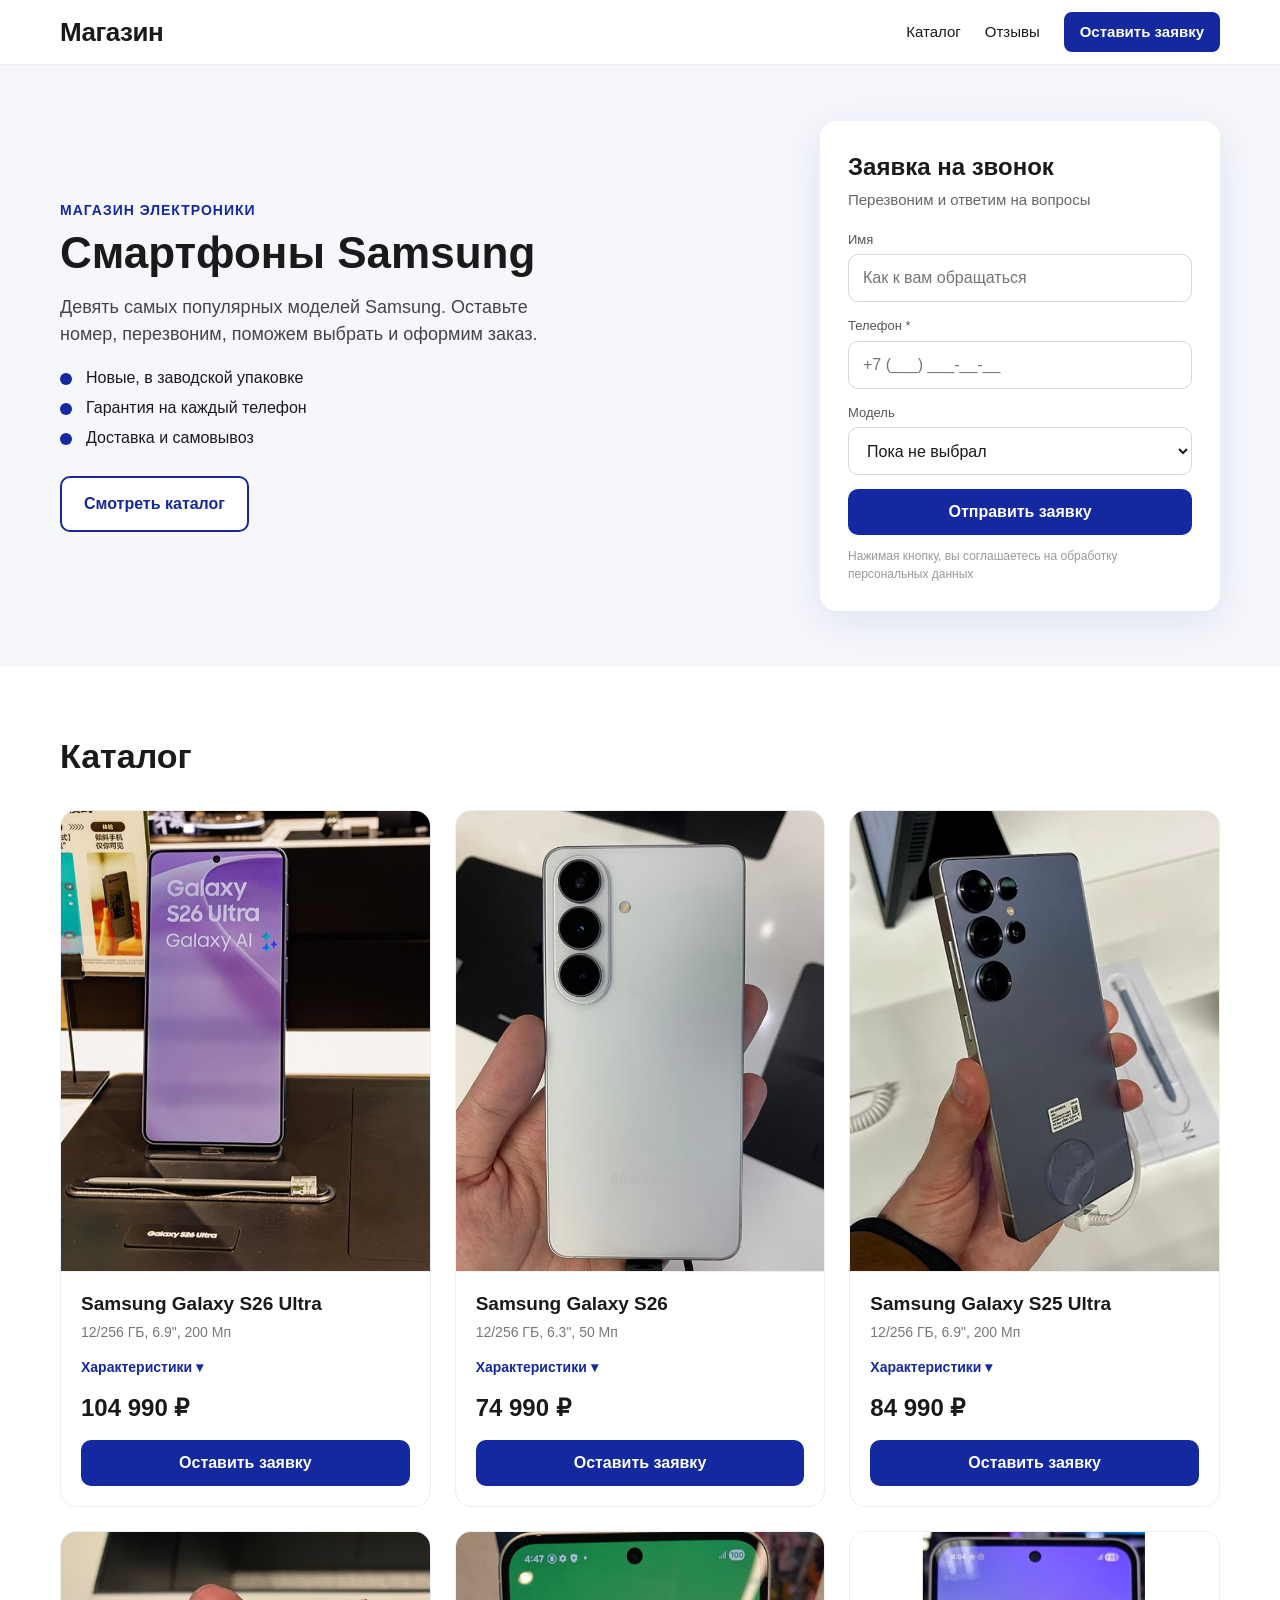
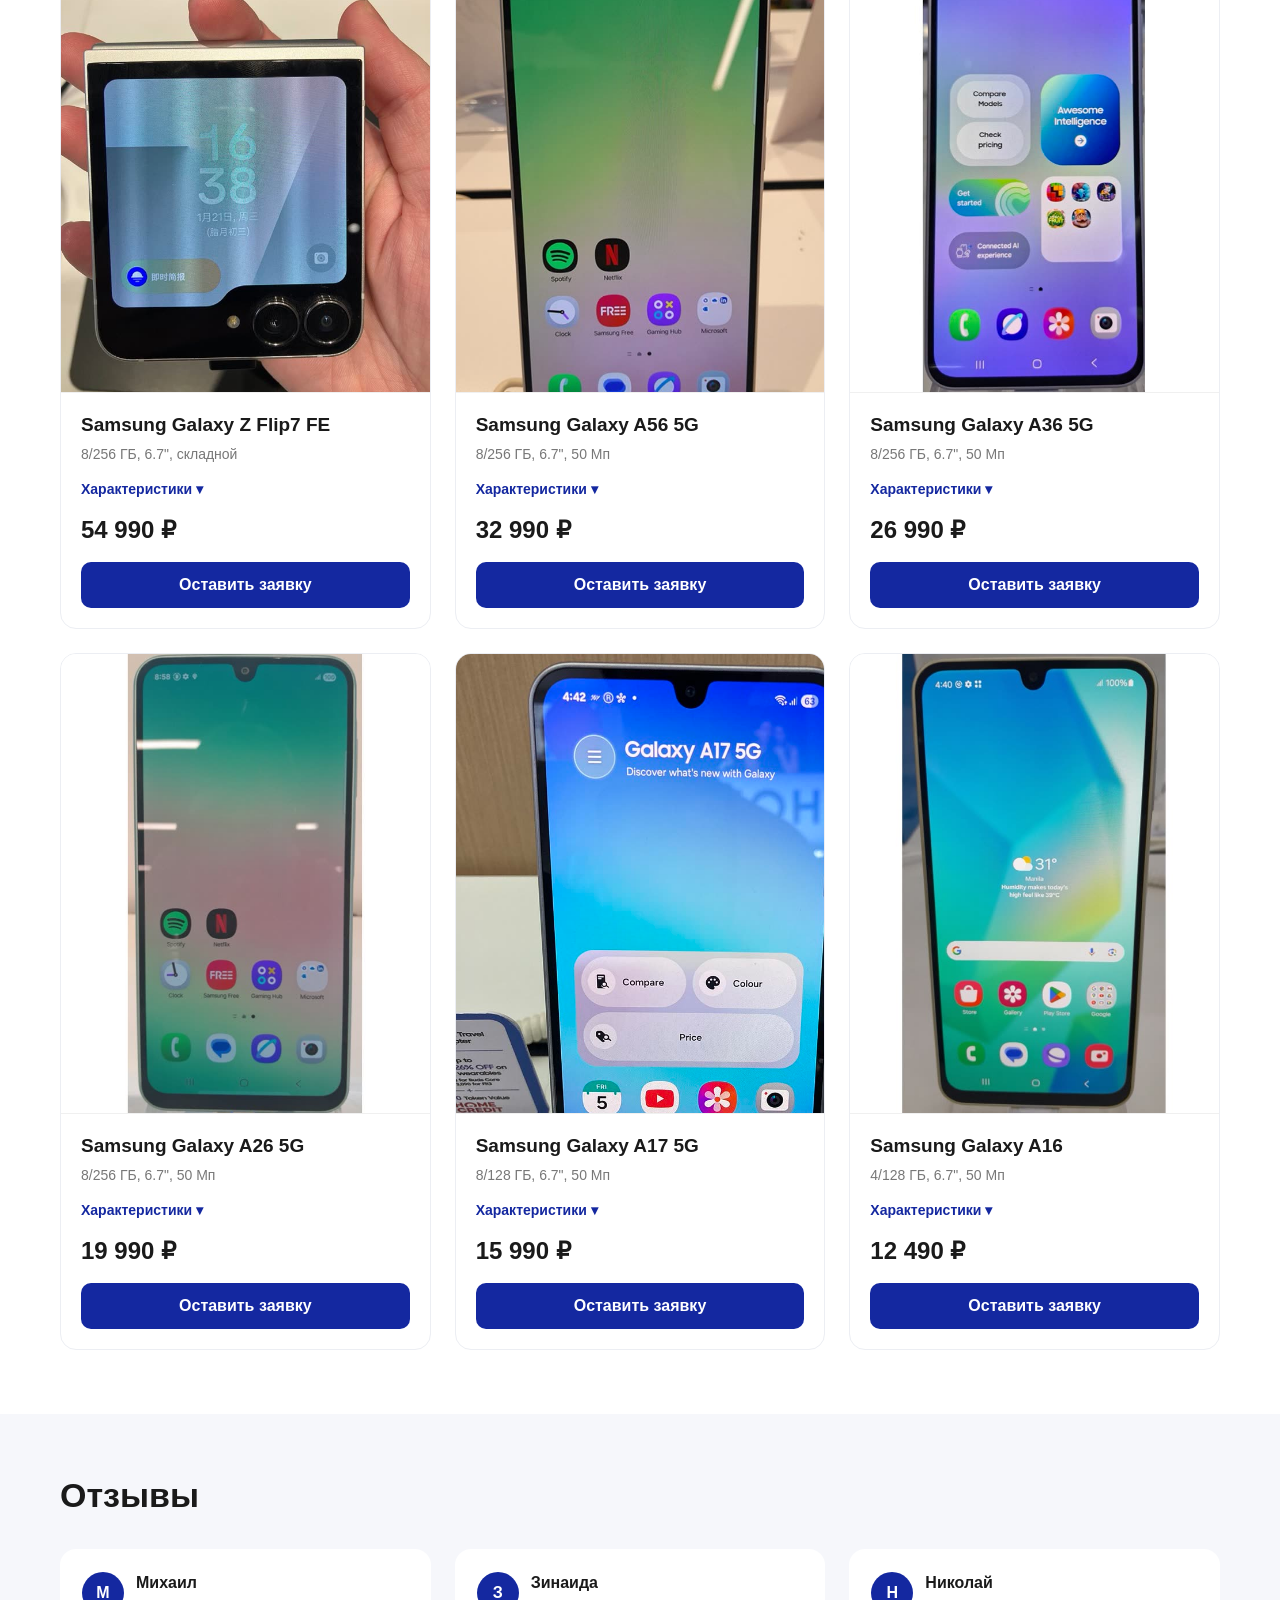
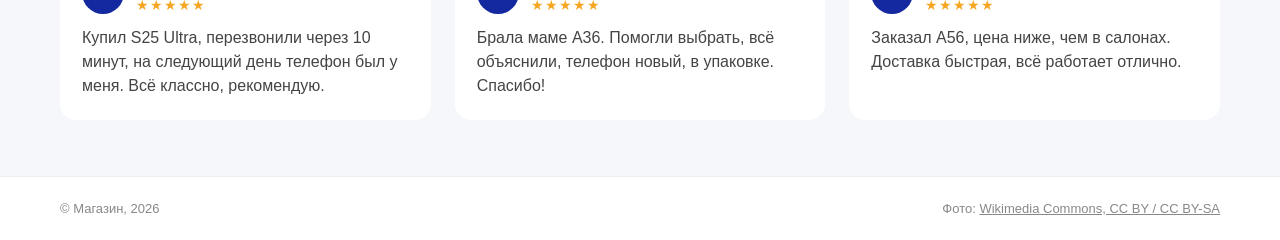
==== index.html @ a2bfaeb6 "Лендинг: каталог Samsung" ====
<!DOCTYPE html>
<html lang="ru">
<head>
<meta charset="utf-8">
<meta name="viewport" content="width=device-width, initial-scale=1">
<title>Магазин — смартфоны Samsung</title>
<meta name="description" content="Магазин электроники: популярные смартфоны Samsung. Оставьте заявку, перезвоним и подберём модель.">
<link rel="stylesheet" href="style.css">
</head>
<body>
<header class="top">
  <div class="wrap top__in">
    <a class="logo" href="#">Магазин</a>
    <nav class="nav">
      <a href="#catalog">Каталог</a>
      <a href="#reviews">Отзывы</a>
      <a href="#order" class="nav__btn">Оставить заявку</a>
    </nav>
  </div>
</header>

<section class="hero">
  <div class="wrap hero__in">
    <div class="hero__text">
      <p class="hero__kicker">Магазин электроники</p>
      <h1>Смартфоны Samsung</h1>
      <p class="hero__lead">Девять самых популярных моделей Samsung. Оставьте номер, перезвоним, поможем выбрать и оформим заказ.</p>
      <ul class="hero__list">
        <li>Новые, в заводской упаковке</li>
        <li>Гарантия на каждый телефон</li>
        <li>Доставка и самовывоз</li>
      </ul>
      <a href="#catalog" class="btn btn--ghost">Смотреть каталог</a>
    </div>
    <form class="lead" id="order" novalidate>
      <h2 class="lead__title">Заявка на звонок</h2>
      <p class="lead__sub">Перезвоним и ответим на вопросы</p>
      <label class="field">
        <span>Имя</span>
        <input type="text" name="name" autocomplete="name" placeholder="Как к вам обращаться">
      </label>
      <label class="field">
        <span>Телефон *</span>
        <input type="tel" name="phone" autocomplete="tel" inputmode="tel" placeholder="+7 (___) ___-__-__" required>
      </label>
      <label class="field">
        <span>Модель</span>
        <select name="model" id="model">
          <option value="">Пока не выбрал</option>
        </select>
      </label>
      <button type="submit" class="btn btn--main">Отправить заявку</button>
      <p class="lead__ok" hidden>Спасибо! Заявка принята, скоро перезвоним.</p>
      <p class="lead__err" hidden>Укажите номер телефона полностью.</p>
      <p class="lead__note">Нажимая кнопку, вы соглашаетесь на обработку персональных данных</p>
    </form>
  </div>
</section>

<section class="catalog" id="catalog">
  <div class="wrap">
    <h2 class="section-title">Каталог</h2>
    <div class="grid" id="grid"></div>
  </div>
</section>

<section class="reviews" id="reviews">
  <div class="wrap">
    <h2 class="section-title">Отзывы</h2>
    <div class="rev">
      <div class="rev__item"><div class="rev__head"><div class="rev__ava">М</div><div><div class="rev__name">Михаил</div><div class="rev__stars">★★★★★</div></div></div><p class="rev__text">Купил S25 Ultra, перезвонили через 10 минут, на следующий день телефон был у меня. Всё классно, рекомендую.</p></div>
      <div class="rev__item"><div class="rev__head"><div class="rev__ava">З</div><div><div class="rev__name">Зинаида</div><div class="rev__stars">★★★★★</div></div></div><p class="rev__text">Брала маме A36. Помогли выбрать, всё объяснили, телефон новый, в упаковке. Спасибо!</p></div>
      <div class="rev__item"><div class="rev__head"><div class="rev__ava">Н</div><div><div class="rev__name">Николай</div><div class="rev__stars">★★★★★</div></div></div><p class="rev__text">Заказал A56, цена ниже, чем в салонах. Доставка быстрая, всё работает отлично.</p></div>
    </div>
  </div>
</section>

<footer class="foot">
  <div class="wrap foot__in">
    <span>© Магазин, 2026</span>
    <span class="foot__photo">Фото: <a href="credits.html">Wikimedia Commons, CC BY / CC BY-SA</a></span>
  </div>
</footer>

<script src="app.js"></script>
</body>
</html>
---- style.css ----
*{box-sizing:border-box;margin:0;padding:0}
html{scroll-behavior:smooth}
body{font-family:-apple-system,BlinkMacSystemFont,"Segoe UI",Roboto,Arial,sans-serif;color:#1a1a1a;background:#fff;line-height:1.5;-webkit-text-size-adjust:100%}
img{max-width:100%;display:block}
a{color:inherit}
.wrap{max-width:1200px;margin:0 auto;padding:0 20px}

.top{position:sticky;top:0;z-index:10;background:#fff;border-bottom:1px solid #eee}
.top__in{display:flex;align-items:center;justify-content:space-between;height:64px}
.logo{font-size:26px;font-weight:800;text-decoration:none;letter-spacing:-.5px}
.nav{display:flex;gap:24px;align-items:center}
.nav a{text-decoration:none;font-size:15px}
.nav__btn{background:#1428a0;color:#fff!important;padding:9px 16px;border-radius:8px;font-weight:600}

.hero{background:#f6f7fb;padding:56px 0}
.hero__in{display:grid;grid-template-columns:1fr 400px;gap:48px;align-items:center}
.hero__kicker{color:#1428a0;font-weight:600;font-size:14px;text-transform:uppercase;letter-spacing:1px;margin-bottom:8px}
.hero h1{font-size:44px;line-height:1.1;margin-bottom:16px}
.hero__lead{font-size:18px;color:#444;max-width:520px;margin-bottom:18px}
.hero__list{list-style:none;margin-bottom:26px}
.hero__list li{padding-left:26px;position:relative;margin-bottom:6px}
.hero__list li:before{content:"";position:absolute;left:0;top:7px;width:12px;height:12px;border-radius:50%;background:#1428a0}

.btn{display:inline-block;border:0;border-radius:10px;font-size:16px;font-weight:600;cursor:pointer;text-decoration:none;text-align:center;padding:14px 22px;font-family:inherit}
.btn--main{background:#1428a0;color:#fff;width:100%}
.btn--main:hover{background:#0f1f80}
.btn--ghost{border:2px solid #1428a0;color:#1428a0;background:#fff}

.lead{background:#fff;border-radius:16px;padding:28px;box-shadow:0 10px 40px rgba(20,40,160,.10)}
.lead__title{font-size:24px;margin-bottom:4px}
.lead__sub{color:#666;margin-bottom:18px;font-size:15px}
.field{display:block;margin-bottom:14px}
.field span{display:block;font-size:13px;color:#555;margin-bottom:5px}
.field input,.field select{width:100%;height:48px;border:1px solid #d6d9e3;border-radius:10px;padding:0 14px;font-size:16px;font-family:inherit;background:#fff;color:#1a1a1a}
.field input:focus,.field select:focus{outline:none;border-color:#1428a0;box-shadow:0 0 0 3px rgba(20,40,160,.12)}
.field input.bad{border-color:#d33}
.lead__ok{margin-top:12px;color:#137a3a;font-weight:600}
.lead__err{margin-top:12px;color:#d33}
.lead__note{margin-top:12px;font-size:12px;color:#999}

.catalog{padding:64px 0}
.section-title{font-size:34px;margin-bottom:28px}
.grid{display:grid;grid-template-columns:repeat(3,1fr);gap:24px}
.card{border:1px solid #eceef3;border-radius:16px;overflow:hidden;display:flex;flex-direction:column;background:#fff;transition:box-shadow .2s}
.card:hover{box-shadow:0 10px 30px rgba(0,0,0,.08)}
.card__img{aspect-ratio:4/5;background:#fff;overflow:hidden;border-bottom:1px solid #f0f0f0}
.card__img img{width:100%;height:100%;object-fit:cover}
.card__body{padding:18px 20px 20px;display:flex;flex-direction:column;flex:1}
.card__name{font-size:19px;margin-bottom:4px}
.card__spec{color:#777;font-size:14px;margin-bottom:14px}
.card__more{align-self:flex-start;background:none;border:0;color:#1428a0;font:inherit;font-size:14px;font-weight:600;cursor:pointer;padding:0;margin-bottom:12px}
.card__more:after{content:" ▾"}
.card__more[aria-expanded=true]:after{content:" ▴"}
.card__specs{list-style:none;font-size:14px;color:#444;margin-bottom:14px;border-top:1px solid #eee}
.card__specs li{padding:6px 0;border-bottom:1px solid #f0f0f0}
.reviews{background:#f6f7fb;padding:56px 0}
.rev{display:grid;grid-template-columns:repeat(3,1fr);gap:24px}
.rev__item{background:#fff;border-radius:16px;padding:22px}
.rev__head{display:flex;align-items:center;gap:12px;margin-bottom:10px}
.rev__ava{width:42px;height:42px;border-radius:50%;background:#1428a0;color:#fff;display:flex;align-items:center;justify-content:center;font-weight:700}
.rev__name{font-weight:700}
.rev__stars{color:#f5a623;font-size:14px;letter-spacing:1px}
.rev__text{color:#444}
.card__price{font-size:24px;font-weight:800;margin-top:auto;margin-bottom:14px}

.foot{border-top:1px solid #eee;padding:22px 0;color:#888;font-size:13px}
.foot__in{display:flex;justify-content:space-between;gap:12px;flex-wrap:wrap}

@media (max-width:1000px){
  .hero__in{grid-template-columns:1fr 360px;gap:28px}
  .hero h1{font-size:36px}
  .grid{grid-template-columns:repeat(2,1fr)}
}
@media (max-width:720px){
  .top__in{height:56px}
  .logo{font-size:22px}
  .nav a:not(.nav__btn){display:none}
  .nav__btn{padding:8px 12px;font-size:14px}
  .hero{padding:28px 0}
  .hero__in{grid-template-columns:1fr;gap:24px}
  .hero h1{font-size:30px}
  .hero__lead{font-size:16px}
  .hero .btn--ghost{display:none}
  .lead{padding:22px}
  .catalog{padding:40px 0}
  .section-title{font-size:28px;margin-bottom:20px}
  .grid{grid-template-columns:1fr;gap:18px}
  .reviews{padding:40px 0}
  .rev{grid-template-columns:1fr;gap:14px}
}
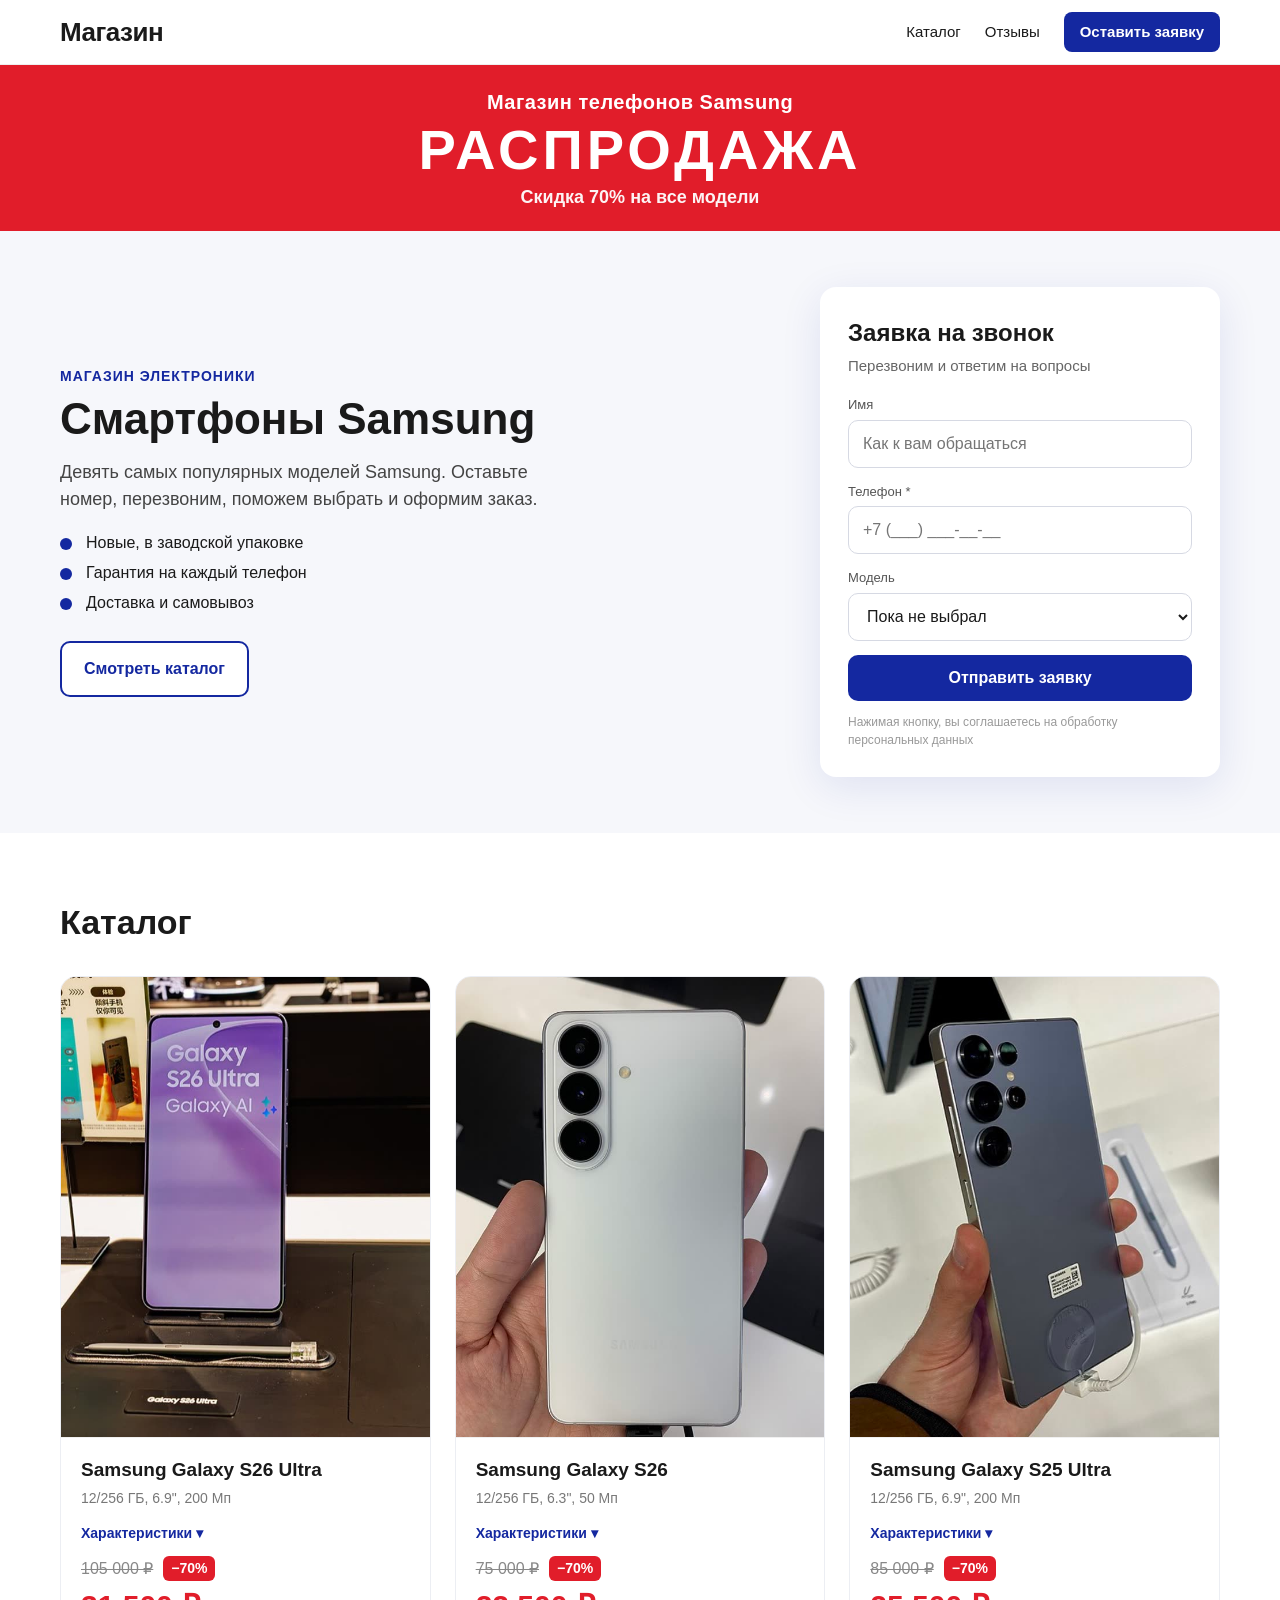
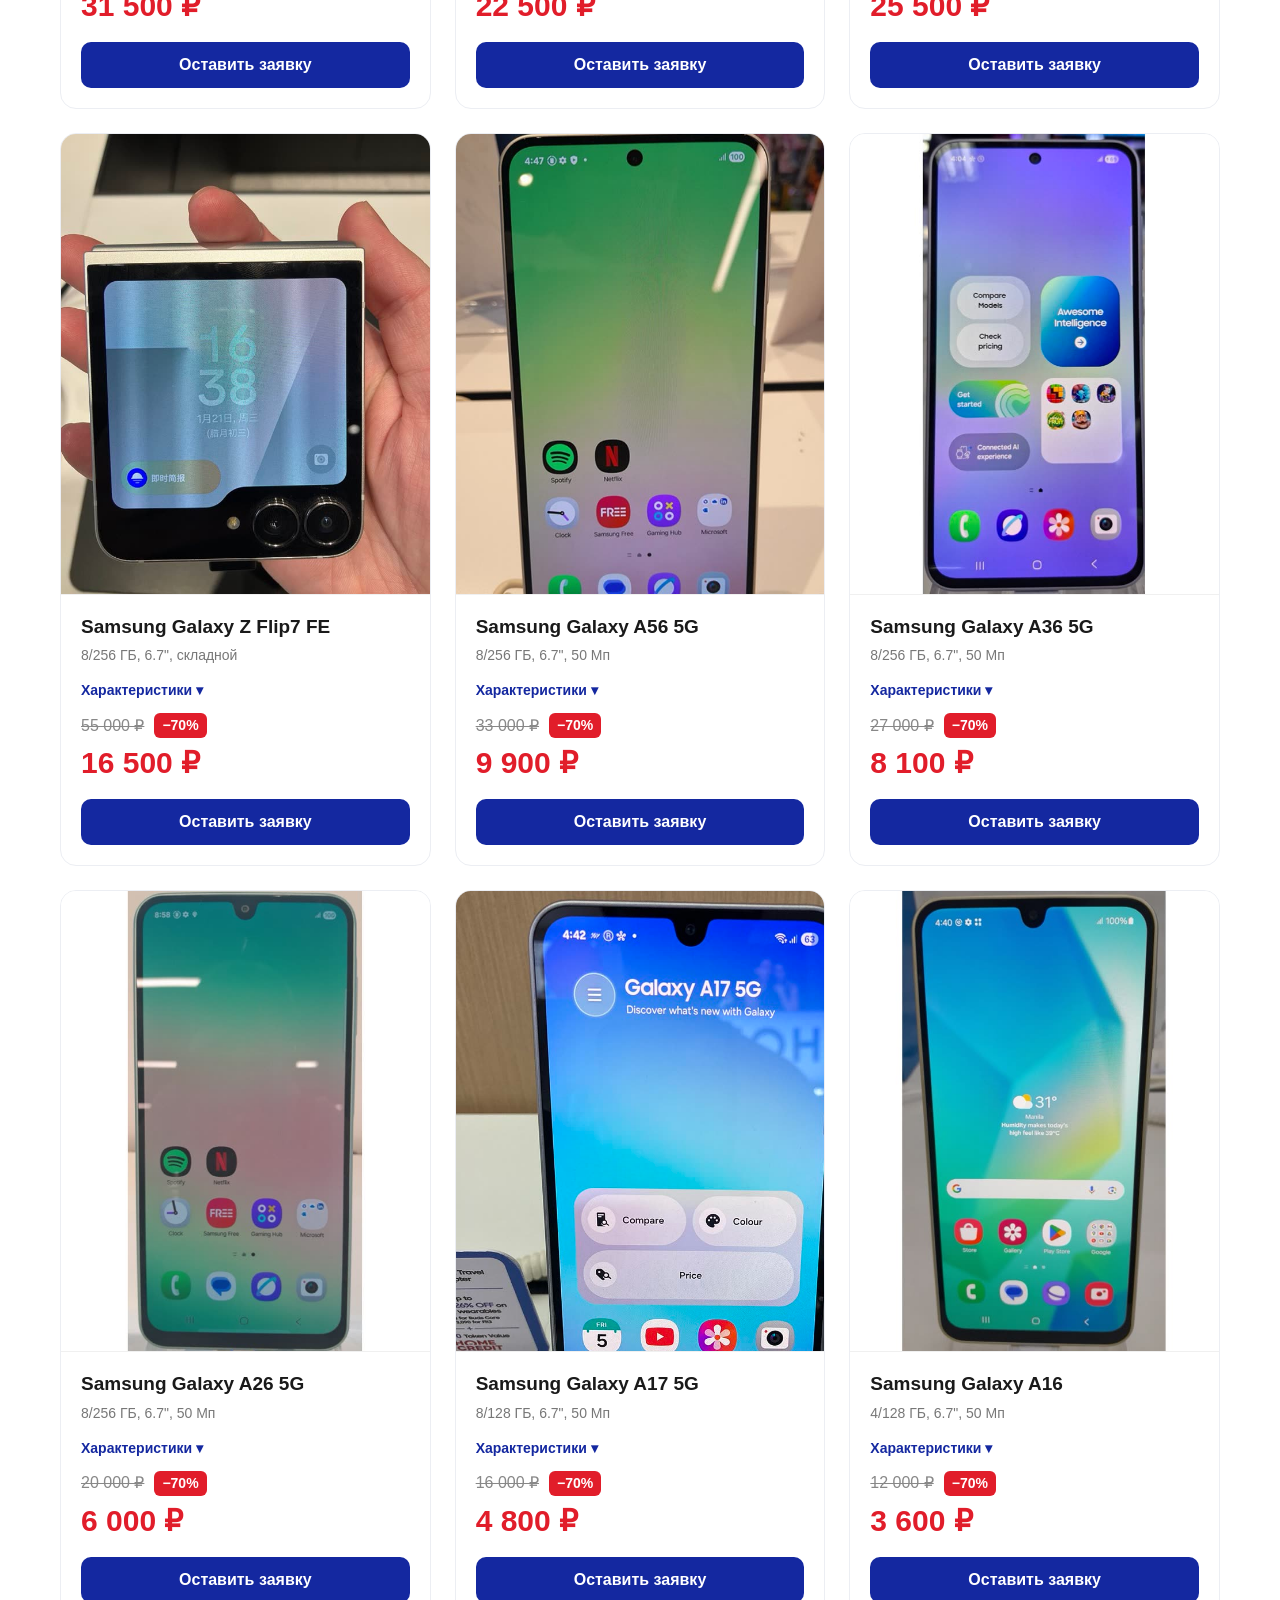
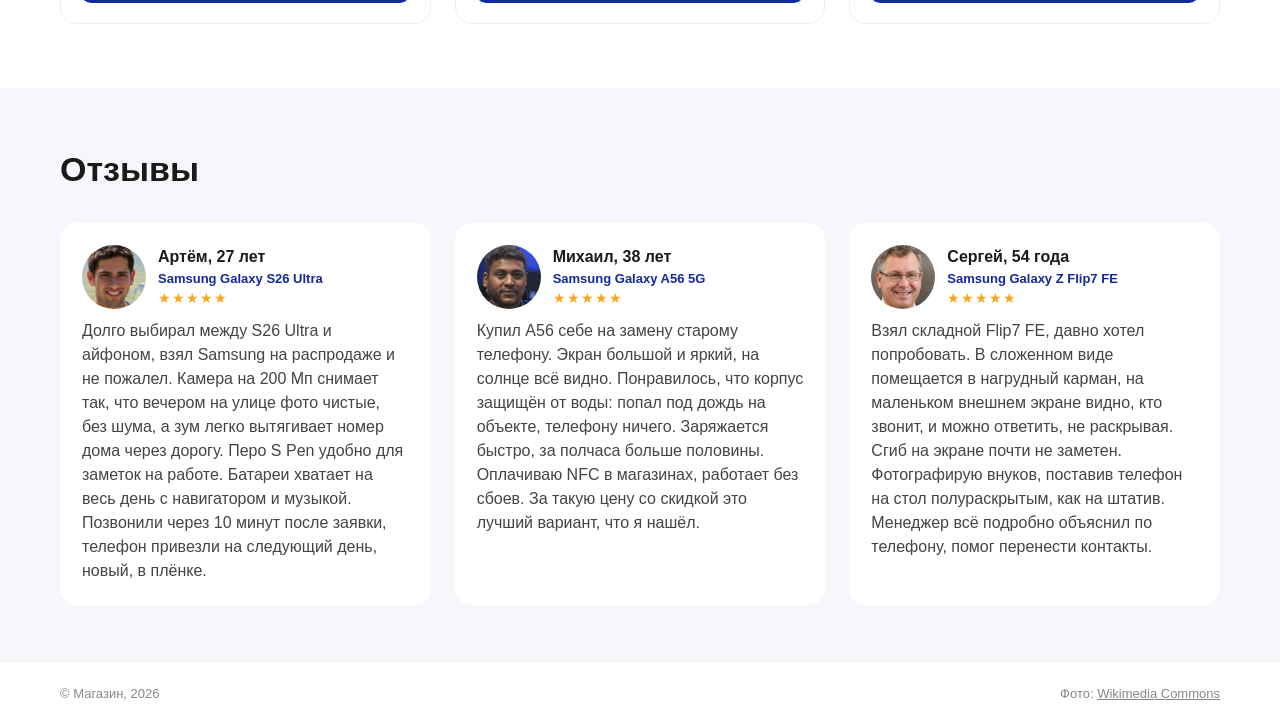
==== commit f8af6f8e: "Распродажа: круглые цены, −70% с зачёркнутой старой, баннер, три развёрнутых отзыва с фото" ====
--- a/index.html
+++ b/index.html
@@ -3,9 +3,9 @@
 <head>
 <meta charset="utf-8">
 <meta name="viewport" content="width=device-width, initial-scale=1">
-<title>Магазин — смартфоны Samsung</title>
+<title>Магазин телефонов Samsung — распродажа −70%</title>
 <meta name="description" content="Магазин электроники: популярные смартфоны Samsung. Оставьте заявку, перезвоним и подберём модель.">
-<link rel="stylesheet" href="style.css">
+<link rel="stylesheet" href="style.css?v=3">
 </head>
 <body>
 <header class="top">
@@ -18,6 +18,14 @@
     </nav>
   </div>
 </header>
+
+<section class="sale">
+  <div class="wrap sale__in">
+    <p class="sale__shop">Магазин телефонов Samsung</p>
+    <p class="sale__word">Распродажа</p>
+    <p class="sale__sub">Скидка 70% на все модели</p>
+  </div>
+</section>
 
 <section class="hero">
   <div class="wrap hero__in">
@@ -68,9 +76,9 @@
   <div class="wrap">
     <h2 class="section-title">Отзывы</h2>
     <div class="rev">
-      <div class="rev__item"><div class="rev__head"><div class="rev__ava">М</div><div><div class="rev__name">Михаил</div><div class="rev__stars">★★★★★</div></div></div><p class="rev__text">Купил S25 Ultra, перезвонили через 10 минут, на следующий день телефон был у меня. Всё классно, рекомендую.</p></div>
-      <div class="rev__item"><div class="rev__head"><div class="rev__ava">З</div><div><div class="rev__name">Зинаида</div><div class="rev__stars">★★★★★</div></div></div><p class="rev__text">Брала маме A36. Помогли выбрать, всё объяснили, телефон новый, в упаковке. Спасибо!</p></div>
-      <div class="rev__item"><div class="rev__head"><div class="rev__ava">Н</div><div><div class="rev__name">Николай</div><div class="rev__stars">★★★★★</div></div></div><p class="rev__text">Заказал A56, цена ниже, чем в салонах. Доставка быстрая, всё работает отлично.</p></div>
+      <div class="rev__item"><div class="rev__head"><img class="rev__ava" src="img/rev1.jpg" alt="Артём"><div><div class="rev__name">Артём, 27 лет</div><div class="rev__model">Samsung Galaxy S26 Ultra</div><div class="rev__stars">★★★★★</div></div></div><p class="rev__text">Долго выбирал между S26 Ultra и айфоном, взял Samsung на распродаже и не пожалел. Камера на 200 Мп снимает так, что вечером на улице фото чистые, без шума, а зум легко вытягивает номер дома через дорогу. Перо S Pen удобно для заметок на работе. Батареи хватает на весь день с навигатором и музыкой. Позвонили через 10 минут после заявки, телефон привезли на следующий день, новый, в плёнке.</p></div>
+      <div class="rev__item"><div class="rev__head"><img class="rev__ava" src="img/rev2.jpg" alt="Михаил"><div><div class="rev__name">Михаил, 38 лет</div><div class="rev__model">Samsung Galaxy A56 5G</div><div class="rev__stars">★★★★★</div></div></div><p class="rev__text">Купил A56 себе на замену старому телефону. Экран большой и яркий, на солнце всё видно. Понравилось, что корпус защищён от воды: попал под дождь на объекте, телефону ничего. Заряжается быстро, за полчаса больше половины. Оплачиваю NFC в магазинах, работает без сбоев. За такую цену со скидкой это лучший вариант, что я нашёл.</p></div>
+      <div class="rev__item"><div class="rev__head"><img class="rev__ava" src="img/rev3.jpg" alt="Сергей"><div><div class="rev__name">Сергей, 54 года</div><div class="rev__model">Samsung Galaxy Z Flip7 FE</div><div class="rev__stars">★★★★★</div></div></div><p class="rev__text">Взял складной Flip7 FE, давно хотел попробовать. В сложенном виде помещается в нагрудный карман, на маленьком внешнем экране видно, кто звонит, и можно ответить, не раскрывая. Сгиб на экране почти не заметен. Фотографирую внуков, поставив телефон на стол полураскрытым, как на штатив. Менеджер всё подробно объяснил по телефону, помог перенести контакты.</p></div>
     </div>
   </div>
 </section>
@@ -78,10 +86,10 @@
 <footer class="foot">
   <div class="wrap foot__in">
     <span>© Магазин, 2026</span>
-    <span class="foot__photo">Фото: <a href="credits.html">Wikimedia Commons, CC BY / CC BY-SA</a></span>
+    <span class="foot__photo">Фото: <a href="credits.html">Wikimedia Commons</a></span>
   </div>
 </footer>
 
-<script src="app.js"></script>
+<script src="app.js?v=3"></script>
 </body>
 </html>
--- a/style.css
+++ b/style.css
@@ -57,11 +57,14 @@
 .rev{display:grid;grid-template-columns:repeat(3,1fr);gap:24px}
 .rev__item{background:#fff;border-radius:16px;padding:22px}
 .rev__head{display:flex;align-items:center;gap:12px;margin-bottom:10px}
-.rev__ava{width:42px;height:42px;border-radius:50%;background:#1428a0;color:#fff;display:flex;align-items:center;justify-content:center;font-weight:700}
+.rev__ava{width:64px;height:64px;object-fit:cover;flex:none;border-radius:50%;background:#1428a0;color:#fff;display:flex;align-items:center;justify-content:center;font-weight:700}
 .rev__name{font-weight:700}
 .rev__stars{color:#f5a623;font-size:14px;letter-spacing:1px}
 .rev__text{color:#444}
-.card__price{font-size:24px;font-weight:800;margin-top:auto;margin-bottom:14px}
+.card__prices{display:flex;align-items:center;gap:10px;margin-top:auto;margin-bottom:2px}
+.card__old{font-size:16px;color:#888;text-decoration:line-through}
+.card__off{background:#e11d2a;color:#fff;font-weight:700;font-size:14px;padding:2px 8px;border-radius:6px}
+.card__price{font-size:30px;font-weight:800;color:#e11d2a;margin-bottom:14px}
 
 .foot{border-top:1px solid #eee;padding:22px 0;color:#888;font-size:13px}
 .foot__in{display:flex;justify-content:space-between;gap:12px;flex-wrap:wrap}
@@ -88,3 +91,10 @@
   .reviews{padding:40px 0}
   .rev{grid-template-columns:1fr;gap:14px}
 }
+
+.sale{background:#e11d2a;color:#fff;text-align:center;padding:22px 0 20px}
+.sale__shop{font-size:20px;font-weight:600;letter-spacing:.5px}
+.sale__word{font-size:56px;line-height:1.05;font-weight:900;text-transform:uppercase;letter-spacing:4px;margin:4px 0}
+.sale__sub{font-size:18px;font-weight:600;opacity:.95}
+.rev__model{font-size:13px;color:#1428a0;font-weight:600}
+@media(max-width:640px){.sale{padding:16px 0}.sale__shop{font-size:16px}.sale__word{font-size:38px;letter-spacing:2px}.sale__sub{font-size:15px}.logo{font-size:16px}}
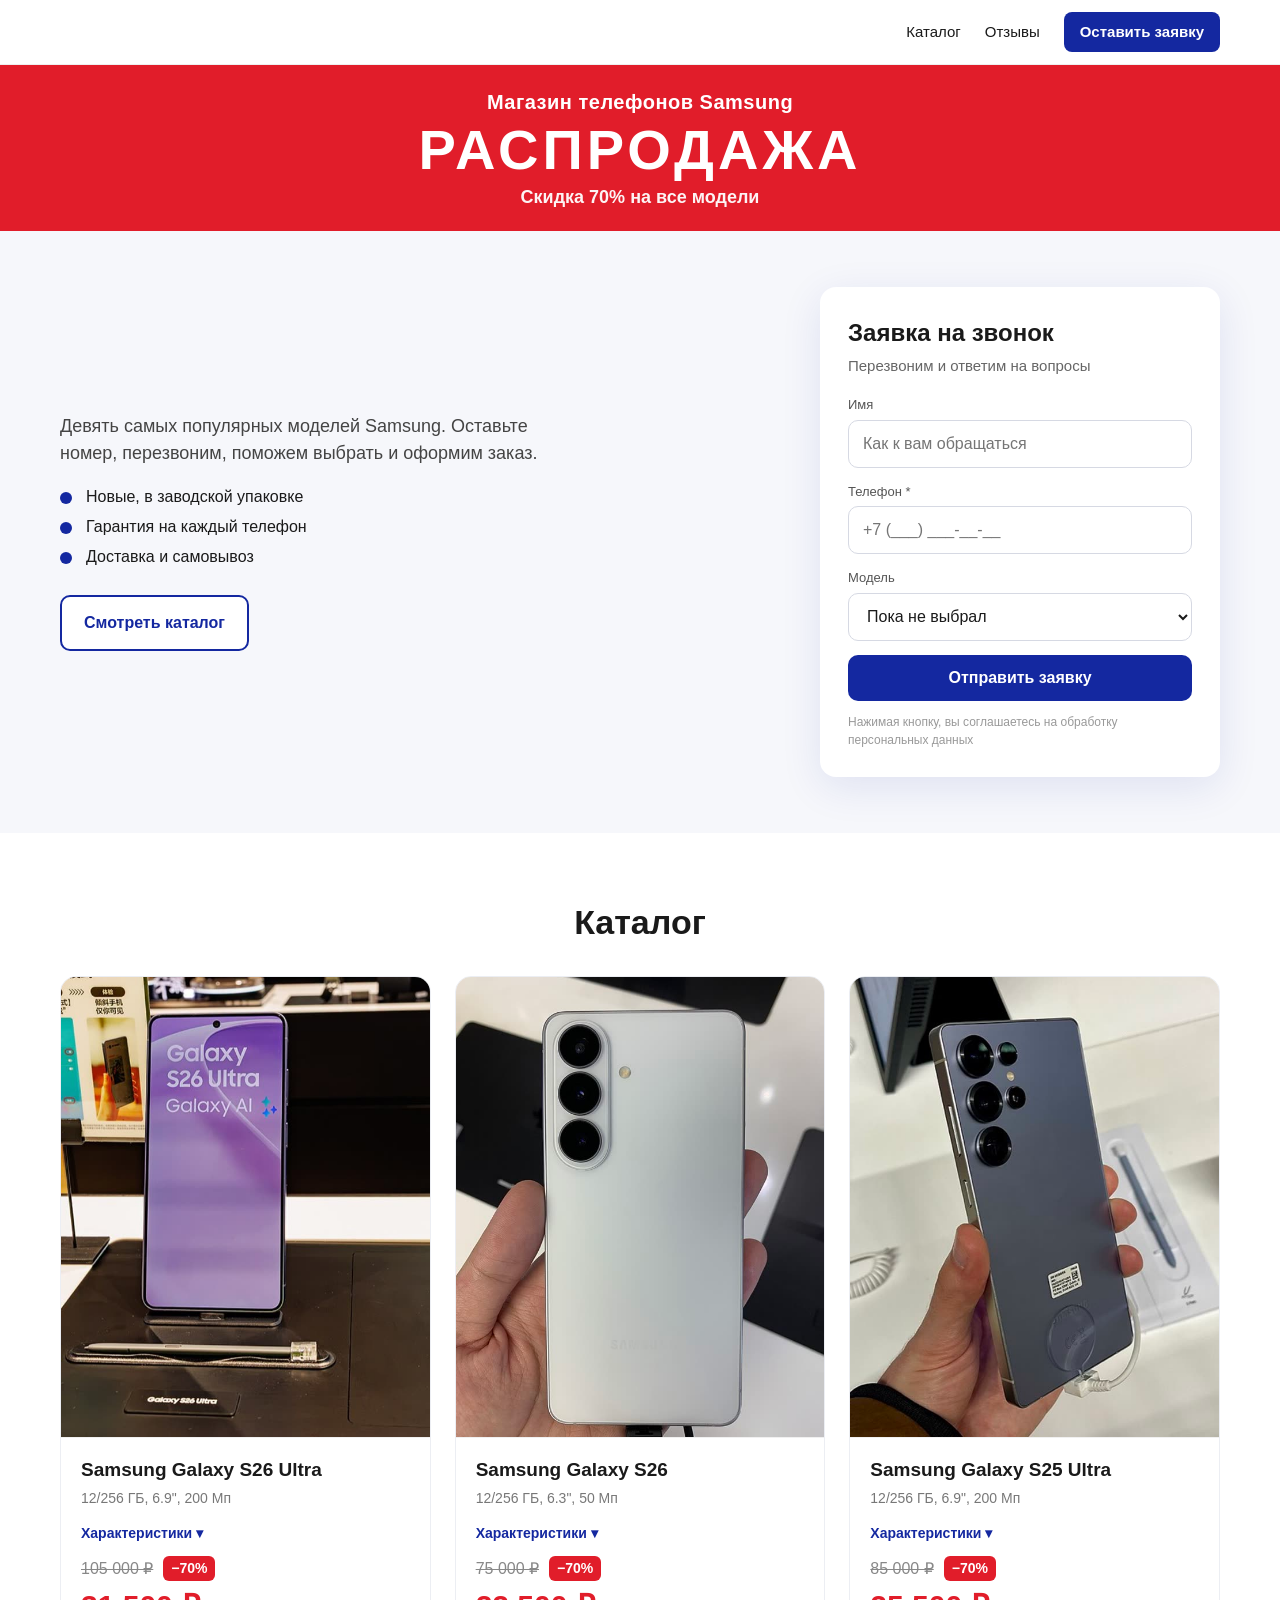
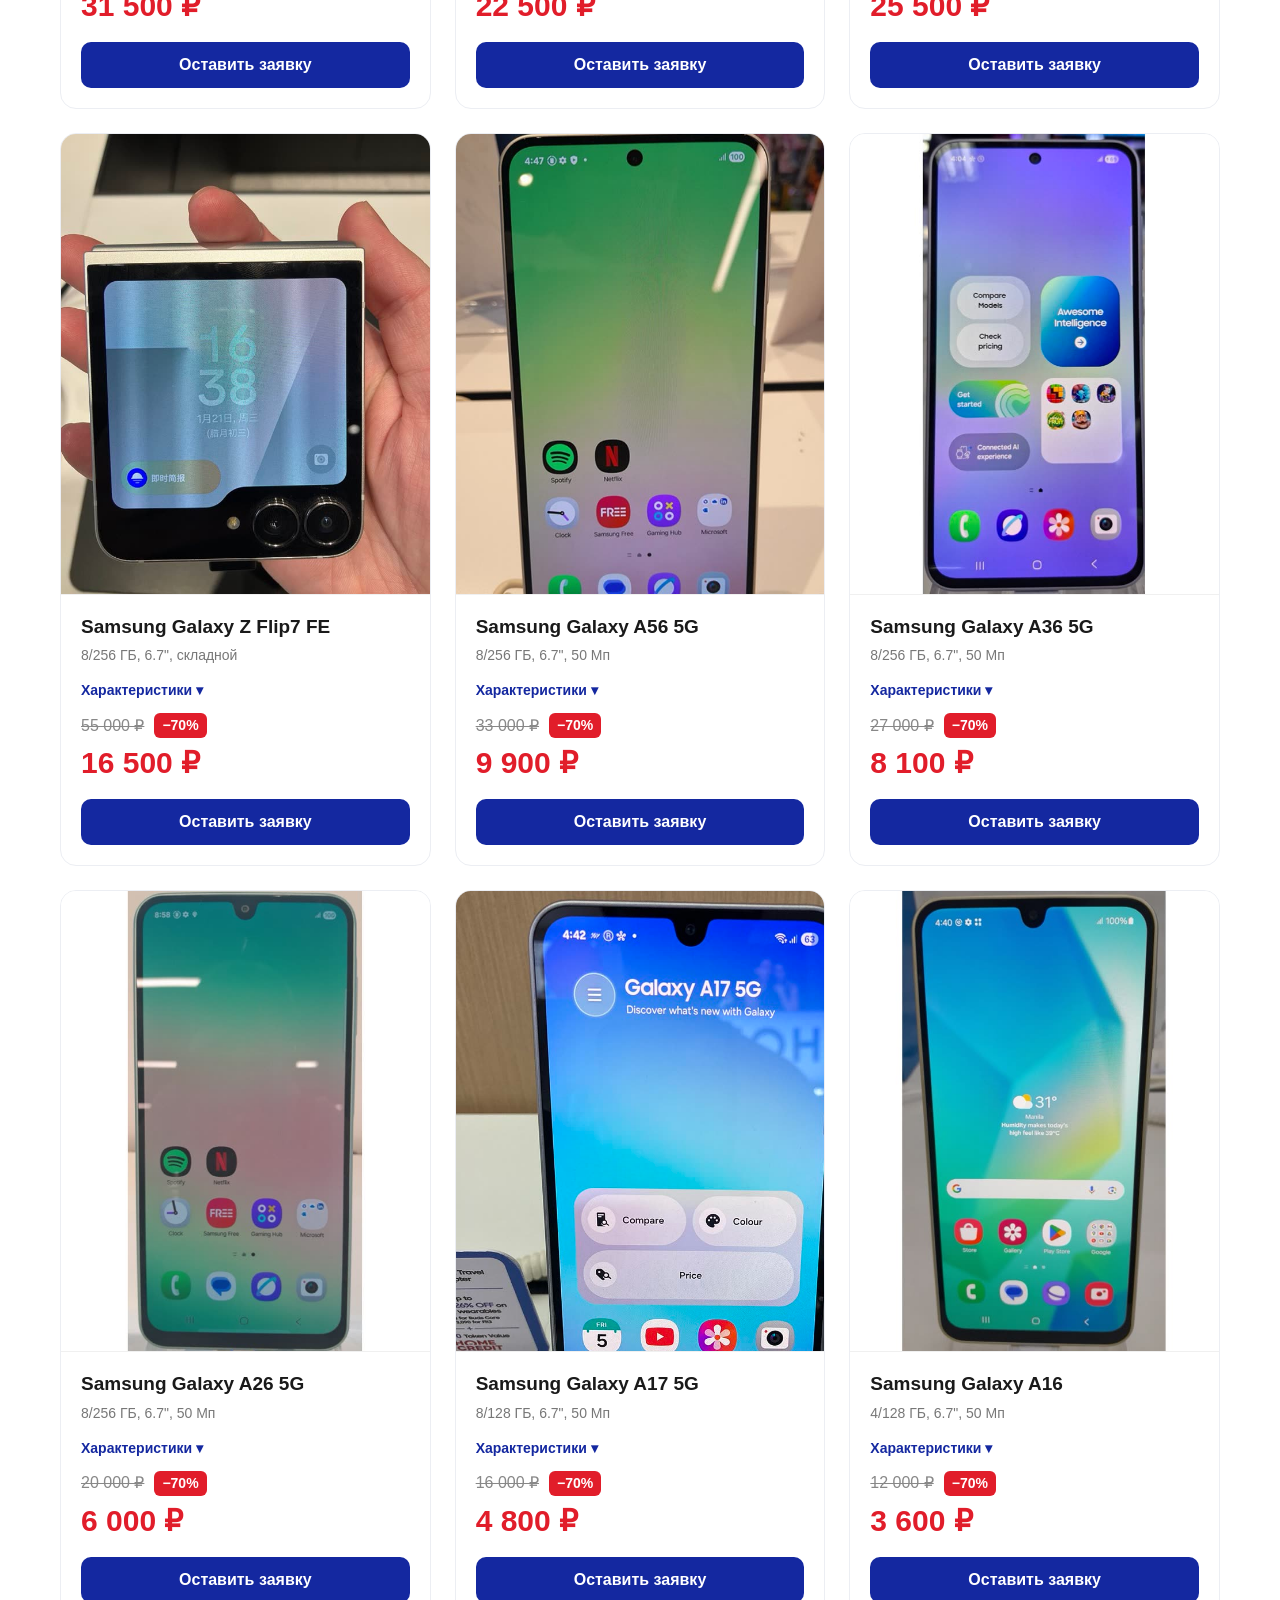
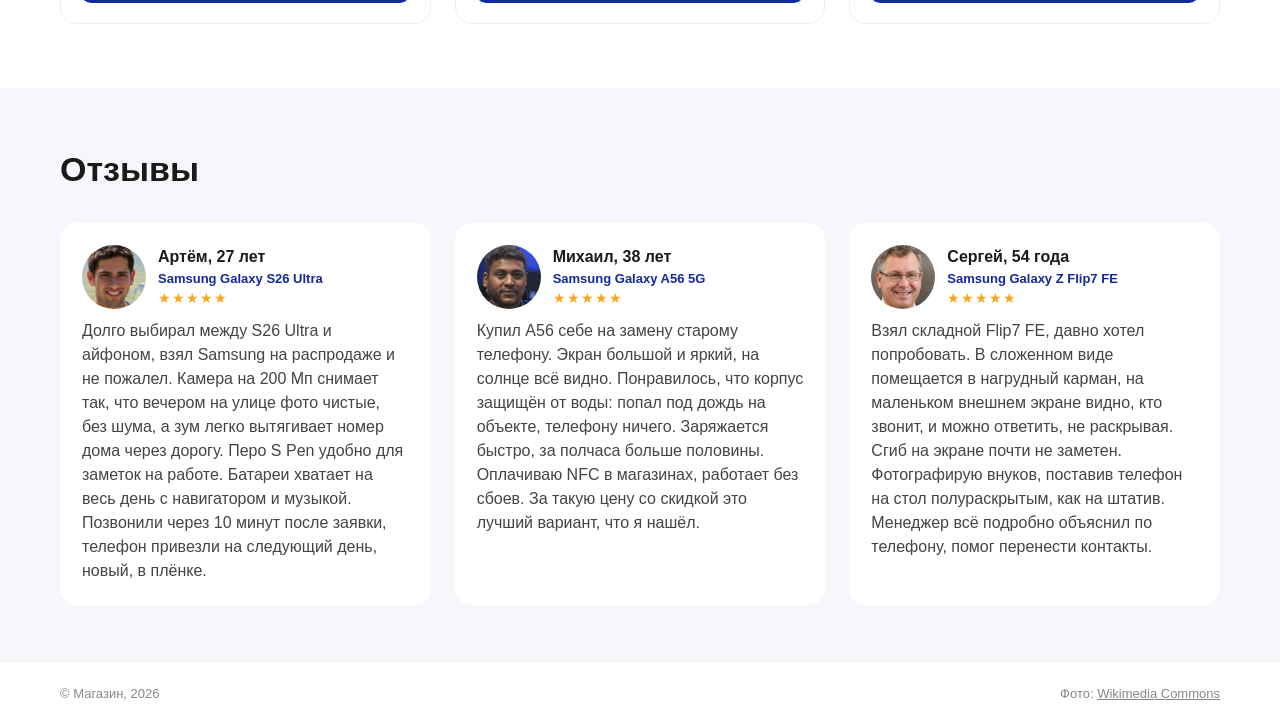
==== commit a7d08b77: "Шапка без «Магазин», убраны «Магазин электроники» и «Смартфоны Samsung», Каталог по центру" ====
--- a/index.html
+++ b/index.html
@@ -5,12 +5,11 @@
 <meta name="viewport" content="width=device-width, initial-scale=1">
 <title>Магазин телефонов Samsung — распродажа −70%</title>
 <meta name="description" content="Магазин электроники: популярные смартфоны Samsung. Оставьте заявку, перезвоним и подберём модель.">
-<link rel="stylesheet" href="style.css?v=3">
+<link rel="stylesheet" href="style.css?v=4">
 </head>
 <body>
 <header class="top">
   <div class="wrap top__in">
-    <a class="logo" href="#">Магазин</a>
     <nav class="nav">
       <a href="#catalog">Каталог</a>
       <a href="#reviews">Отзывы</a>
@@ -21,7 +20,7 @@
 
 <section class="sale">
   <div class="wrap sale__in">
-    <p class="sale__shop">Магазин телефонов Samsung</p>
+    <h1 class="sale__shop">Магазин телефонов Samsung</h1>
     <p class="sale__word">Распродажа</p>
     <p class="sale__sub">Скидка 70% на все модели</p>
   </div>
@@ -30,8 +29,6 @@
 <section class="hero">
   <div class="wrap hero__in">
     <div class="hero__text">
-      <p class="hero__kicker">Магазин электроники</p>
-      <h1>Смартфоны Samsung</h1>
       <p class="hero__lead">Девять самых популярных моделей Samsung. Оставьте номер, перезвоним, поможем выбрать и оформим заказ.</p>
       <ul class="hero__list">
         <li>Новые, в заводской упаковке</li>
@@ -67,7 +64,7 @@
 
 <section class="catalog" id="catalog">
   <div class="wrap">
-    <h2 class="section-title">Каталог</h2>
+    <h2 class="section-title section-title--center">Каталог</h2>
     <div class="grid" id="grid"></div>
   </div>
 </section>
@@ -90,6 +87,6 @@
   </div>
 </footer>
 
-<script src="app.js?v=3"></script>
+<script src="app.js?v=4"></script>
 </body>
 </html>
--- a/style.css
+++ b/style.css
@@ -6,7 +6,7 @@
 .wrap{max-width:1200px;margin:0 auto;padding:0 20px}
 
 .top{position:sticky;top:0;z-index:10;background:#fff;border-bottom:1px solid #eee}
-.top__in{display:flex;align-items:center;justify-content:space-between;height:64px}
+.top__in{display:flex;align-items:center;justify-content:flex-end;height:64px}
 .logo{font-size:26px;font-weight:800;text-decoration:none;letter-spacing:-.5px}
 .nav{display:flex;gap:24px;align-items:center}
 .nav a{text-decoration:none;font-size:15px}
@@ -98,3 +98,7 @@
 .sale__sub{font-size:18px;font-weight:600;opacity:.95}
 .rev__model{font-size:13px;color:#1428a0;font-weight:600}
 @media(max-width:640px){.sale{padding:16px 0}.sale__shop{font-size:16px}.sale__word{font-size:38px;letter-spacing:2px}.sale__sub{font-size:15px}.logo{font-size:16px}}
+
+.sale h1.sale__shop{font-size:20px;font-weight:600;line-height:1.5}
+@media(max-width:640px){.sale h1.sale__shop{font-size:16px}}
+.section-title--center{text-align:center}
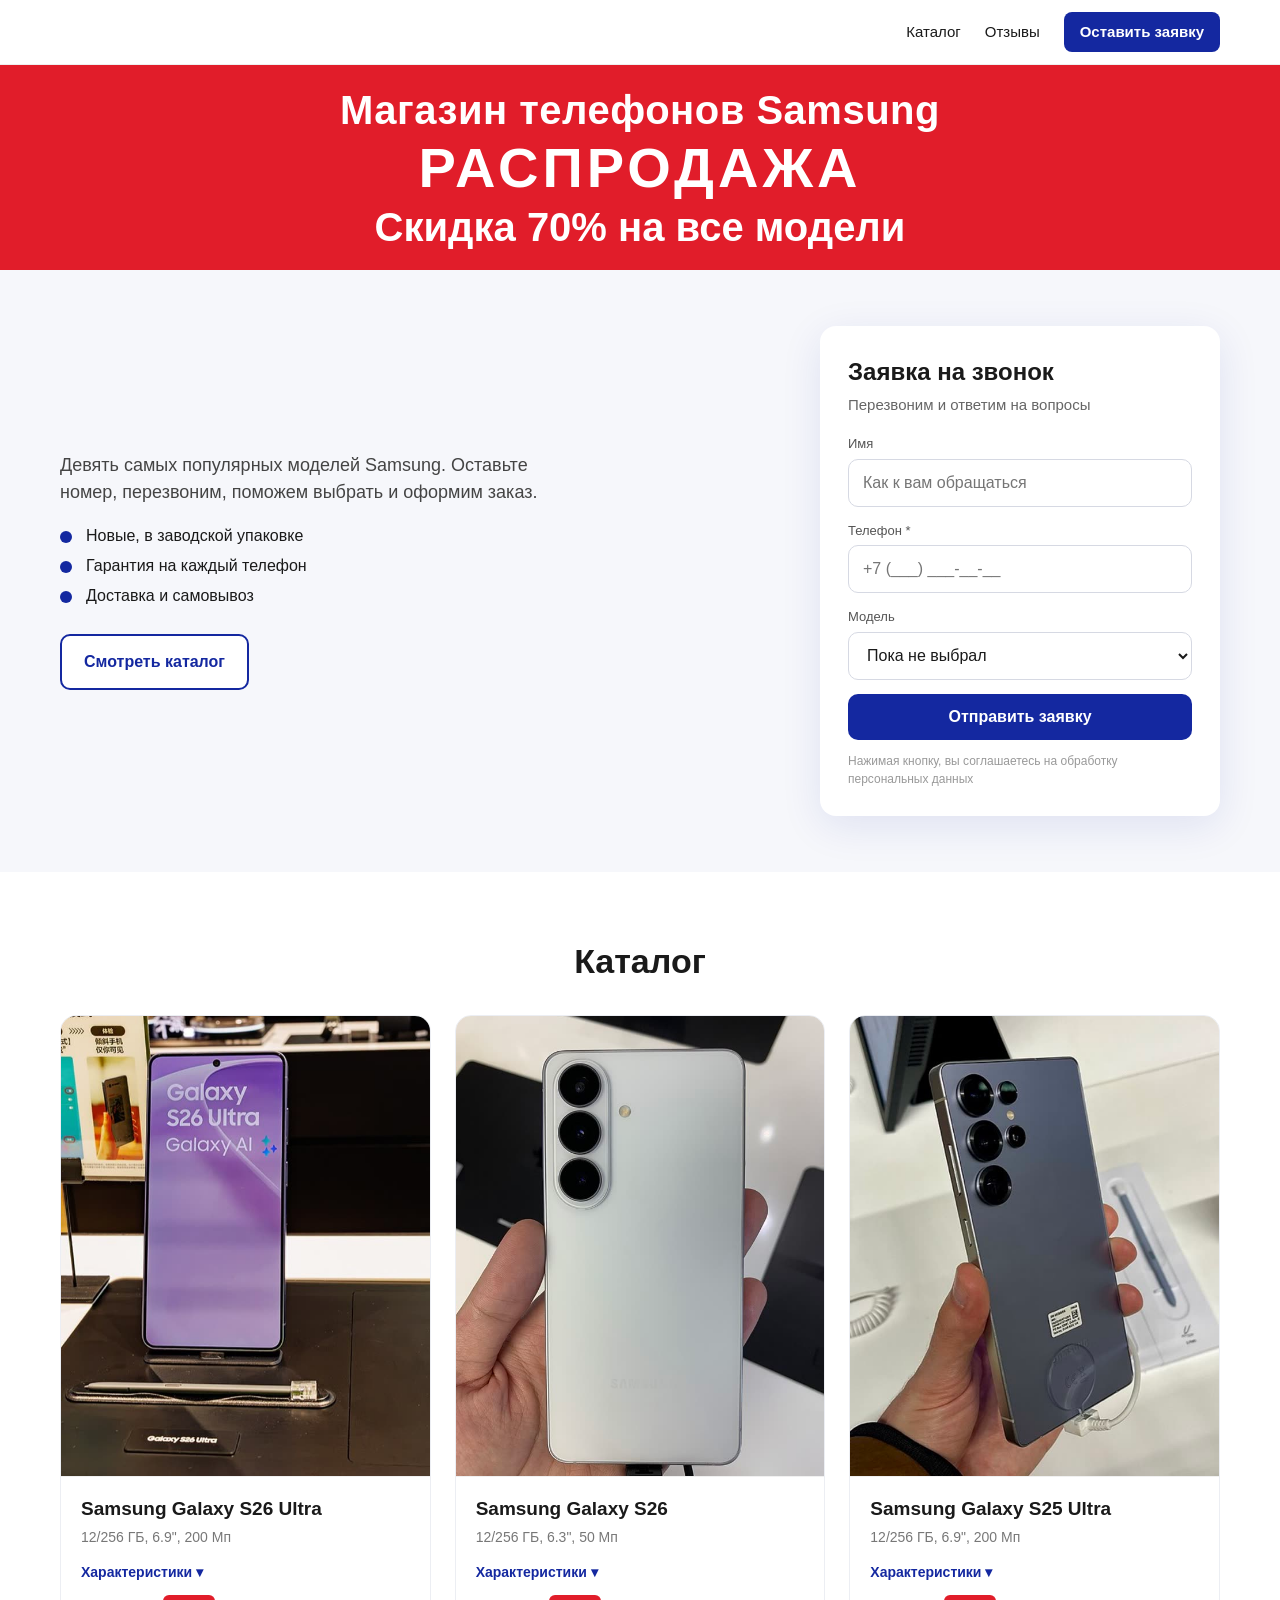
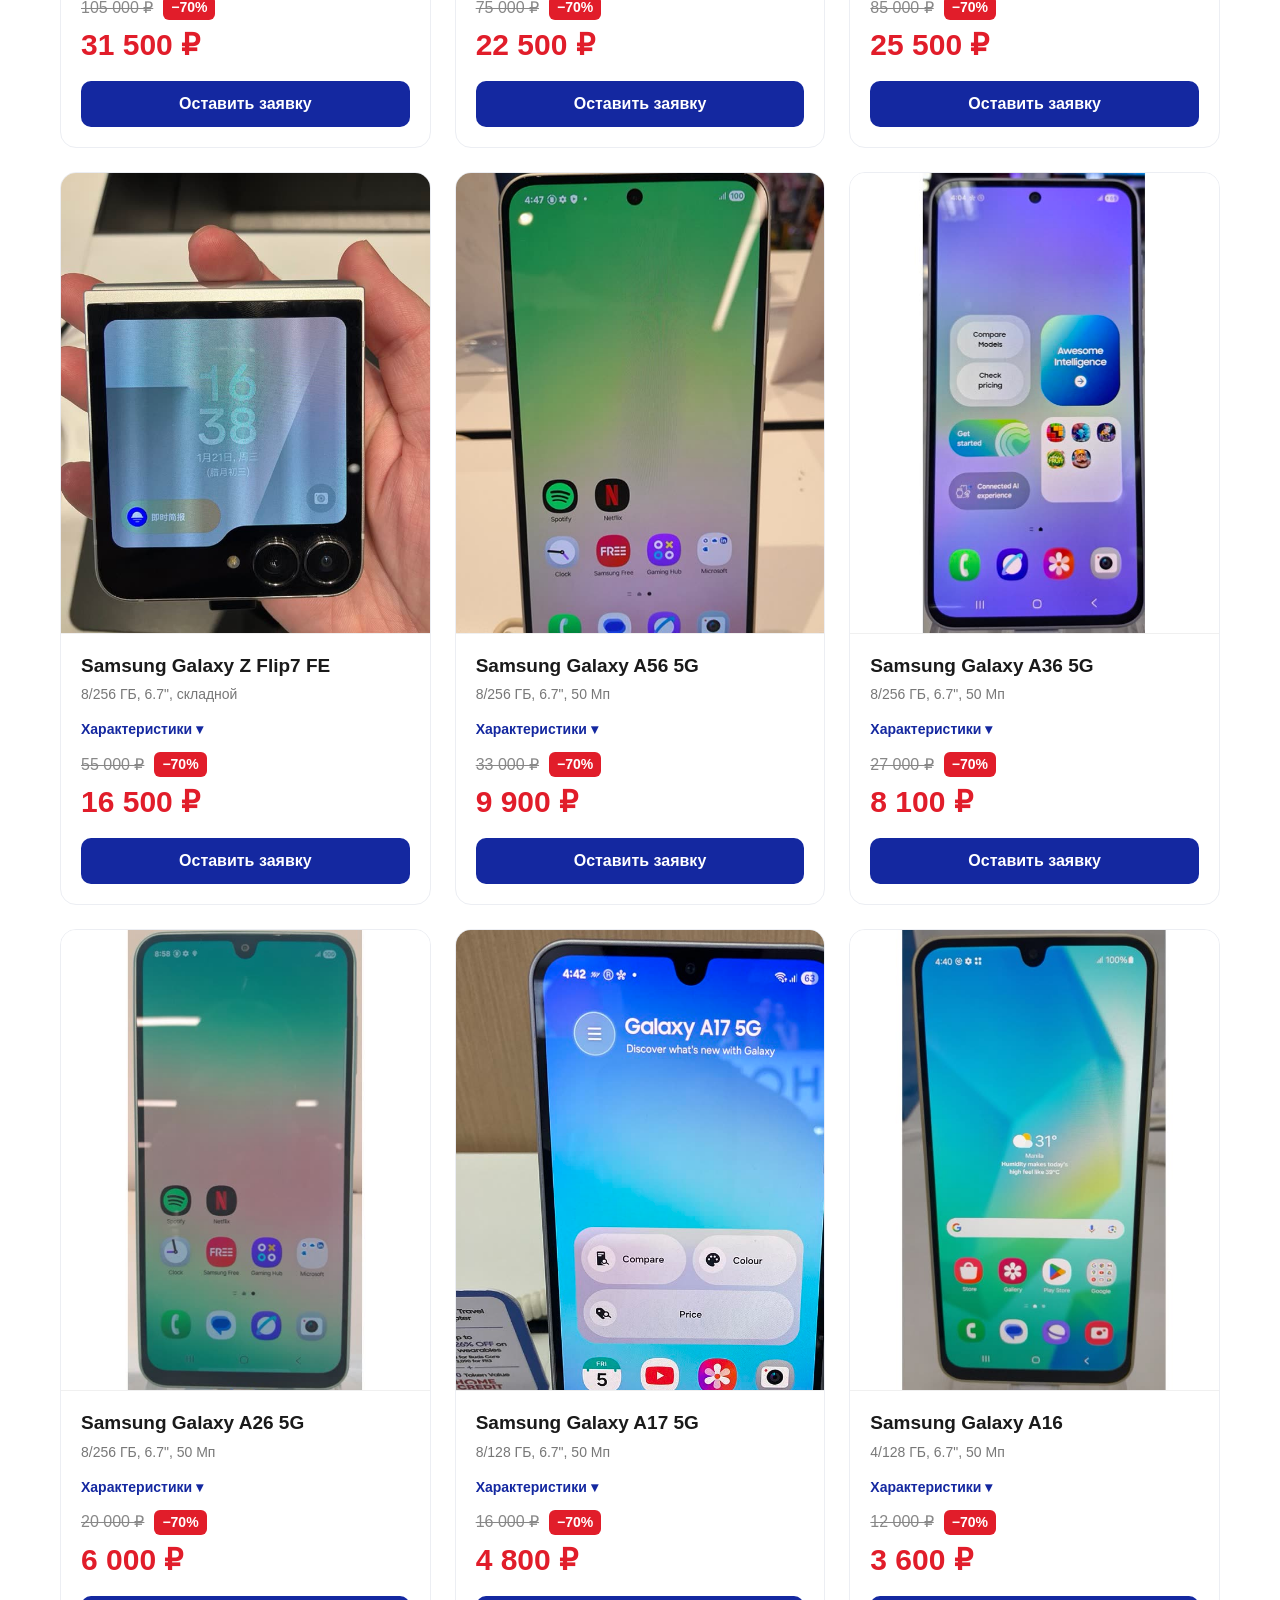
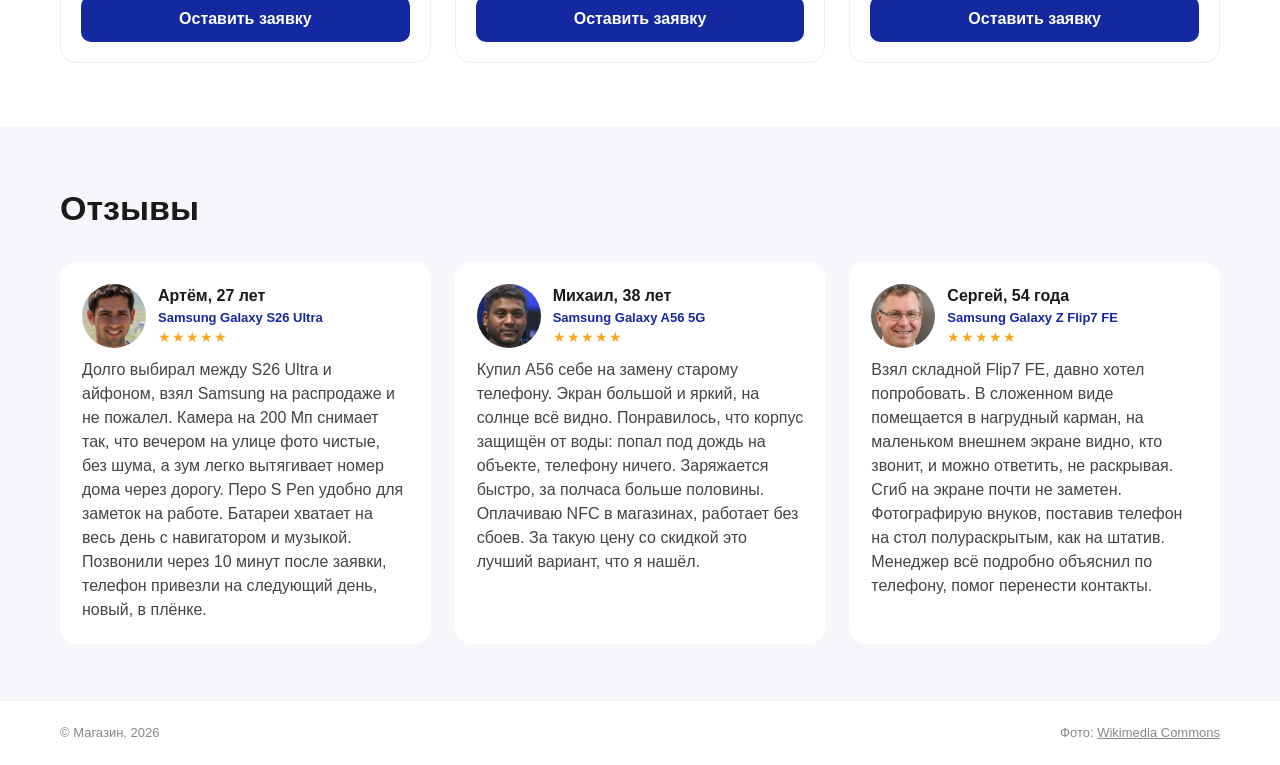
==== commit 7679ca7a: "Баннер: Магазин телефонов Samsung и Скидка 70% одним крупным шрифтом, чуть меньше Распродажи" ====
--- a/index.html
+++ b/index.html
@@ -5,7 +5,7 @@
 <meta name="viewport" content="width=device-width, initial-scale=1">
 <title>Магазин телефонов Samsung — распродажа −70%</title>
 <meta name="description" content="Магазин электроники: популярные смартфоны Samsung. Оставьте заявку, перезвоним и подберём модель.">
-<link rel="stylesheet" href="style.css?v=4">
+<link rel="stylesheet" href="style.css?v=5">
 </head>
 <body>
 <header class="top">
--- a/style.css
+++ b/style.css
@@ -102,3 +102,7 @@
 .sale h1.sale__shop{font-size:20px;font-weight:600;line-height:1.5}
 @media(max-width:640px){.sale h1.sale__shop{font-size:16px}}
 .section-title--center{text-align:center}
+.sale h1.sale__shop,.sale__sub{font-size:40px;font-weight:800;line-height:1.15;opacity:1}
+.sale__word{margin:6px 0}
+@media(max-width:900px){.sale h1.sale__shop,.sale__sub{font-size:32px}}
+@media(max-width:640px){.sale h1.sale__shop,.sale__sub{font-size:min(24px,5.6vw)}}
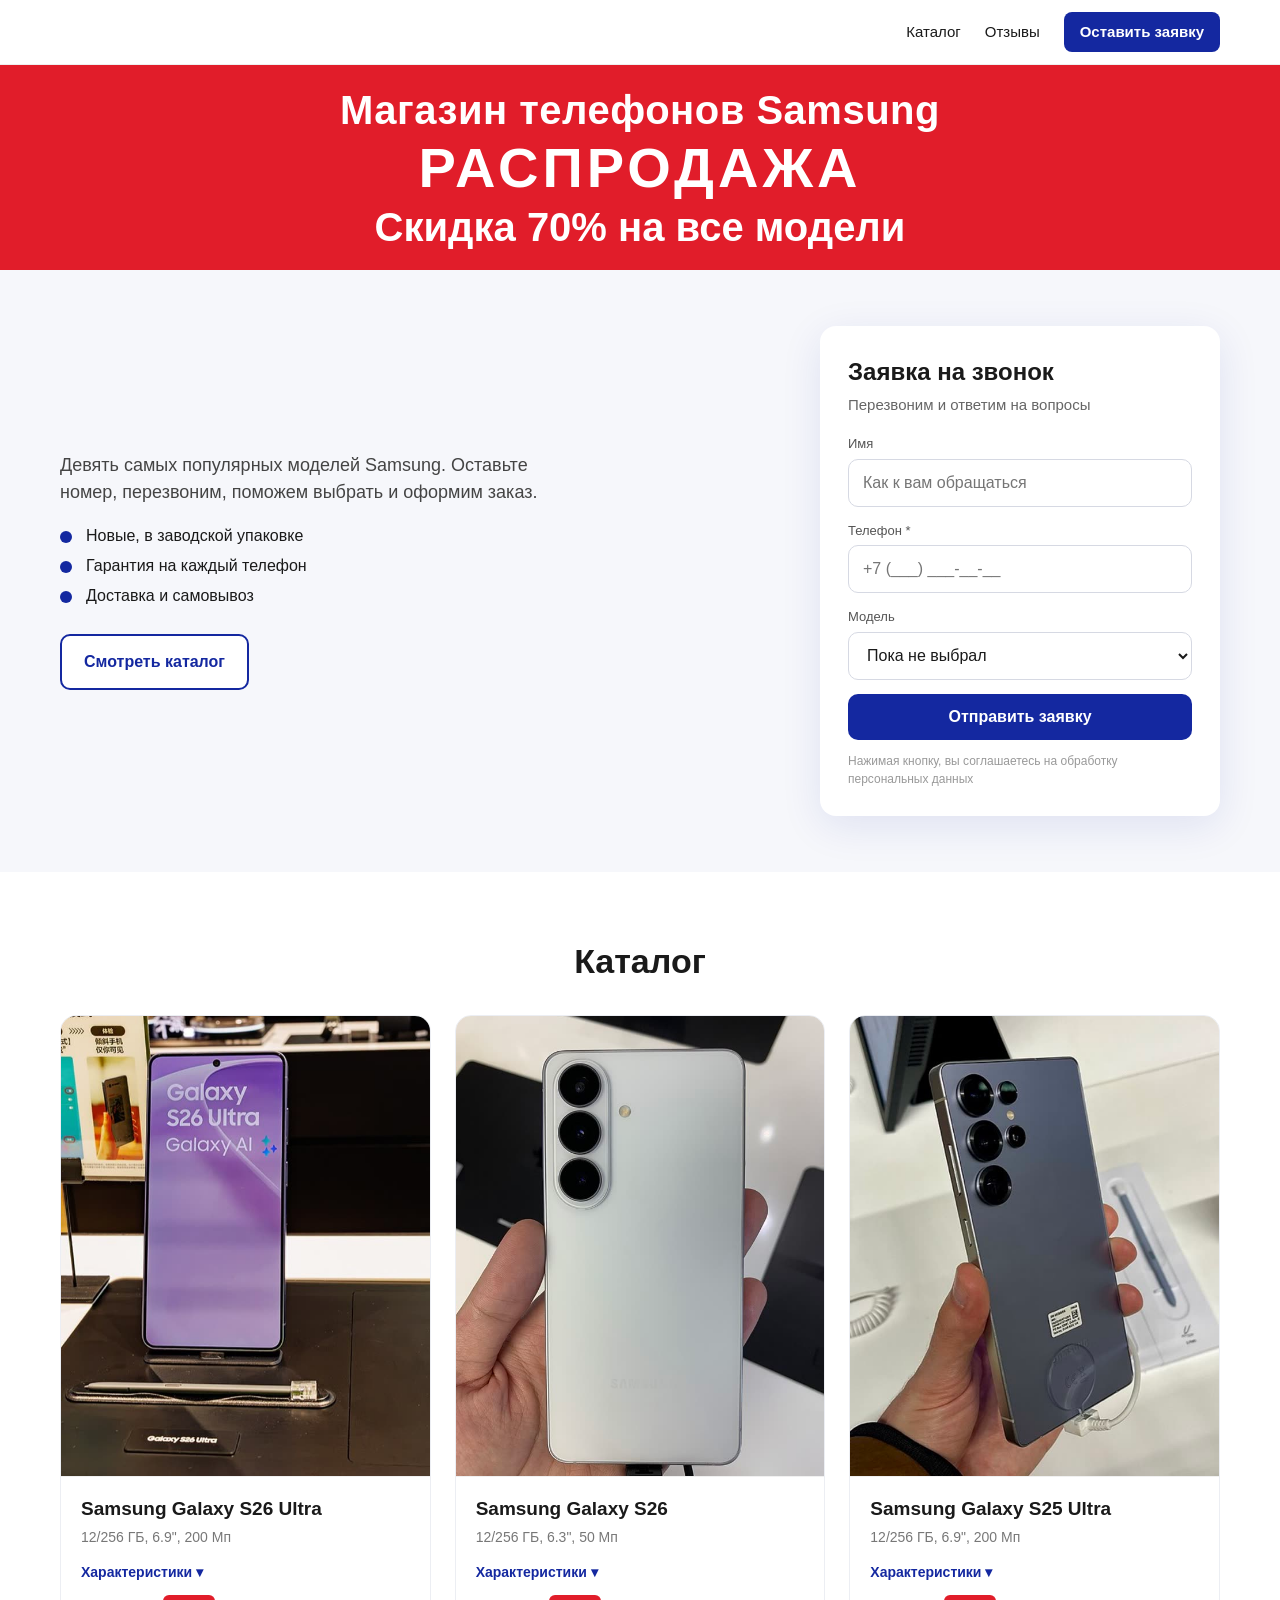
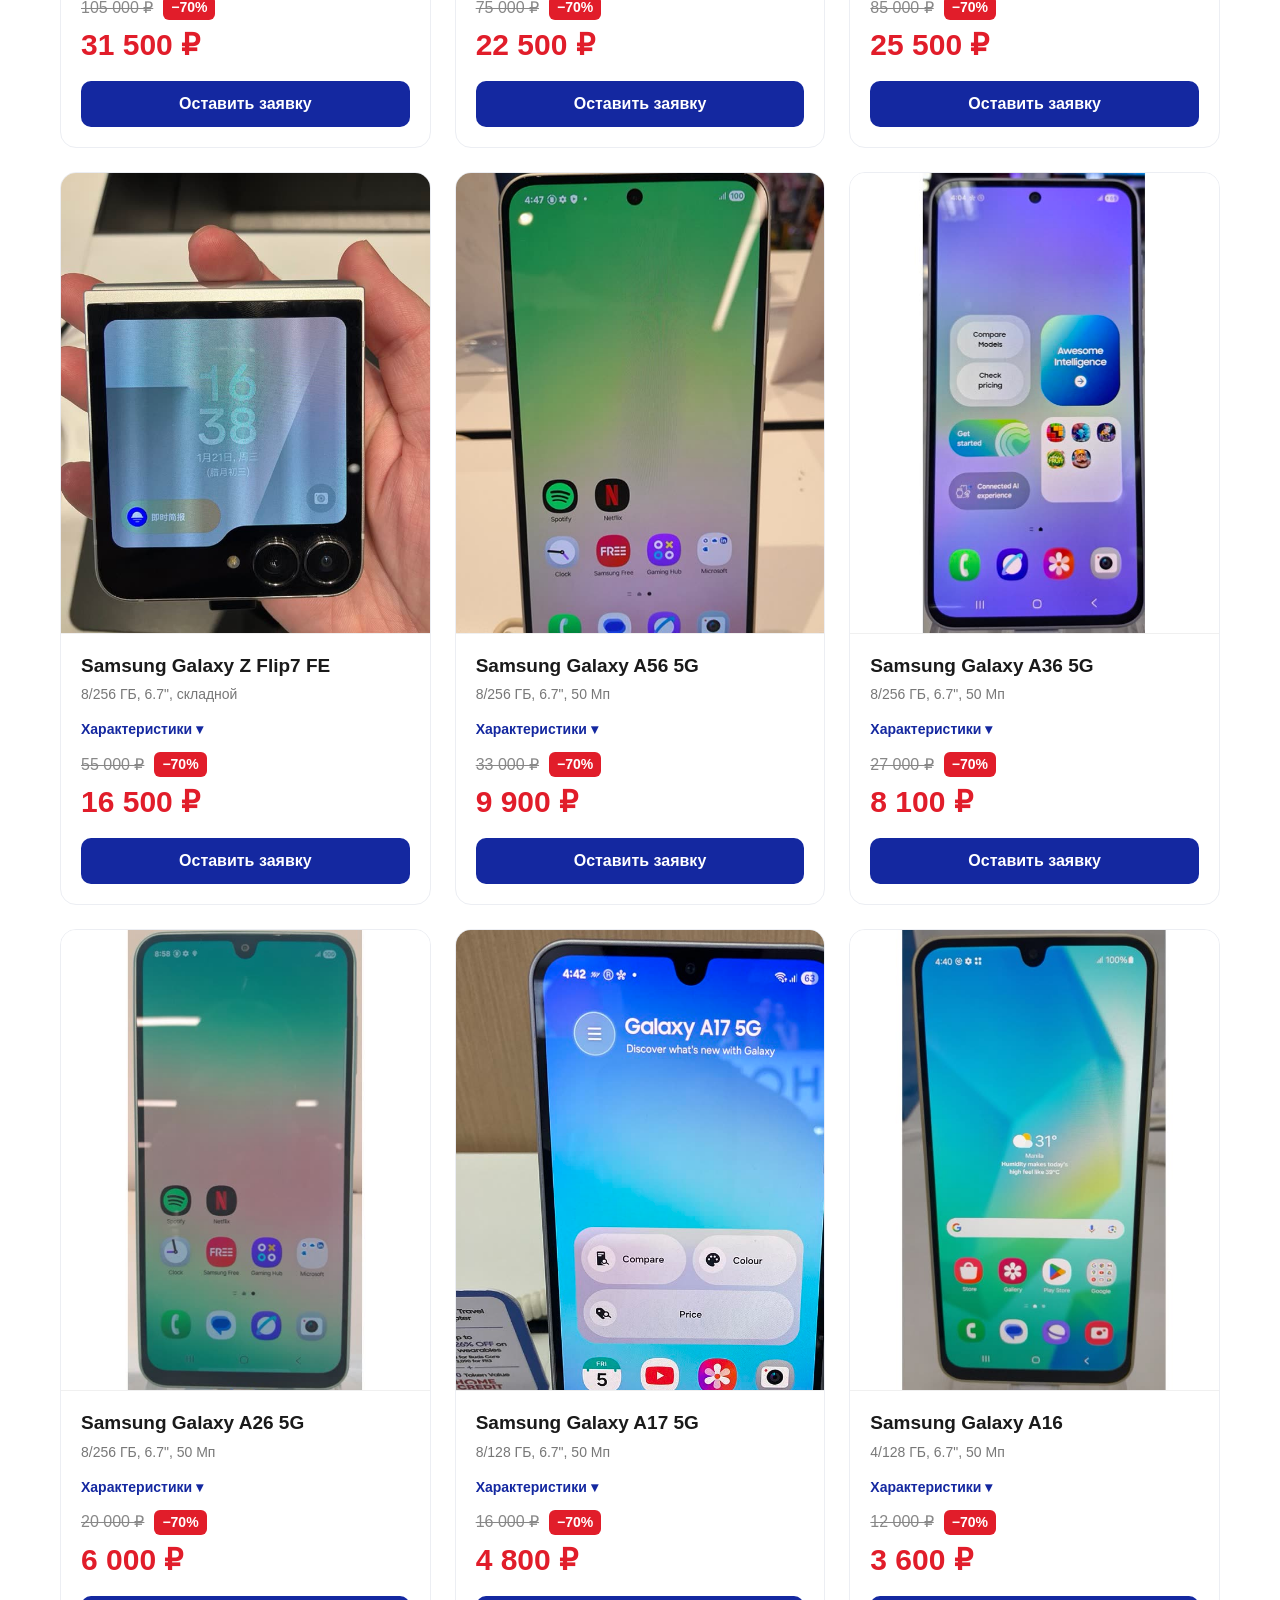
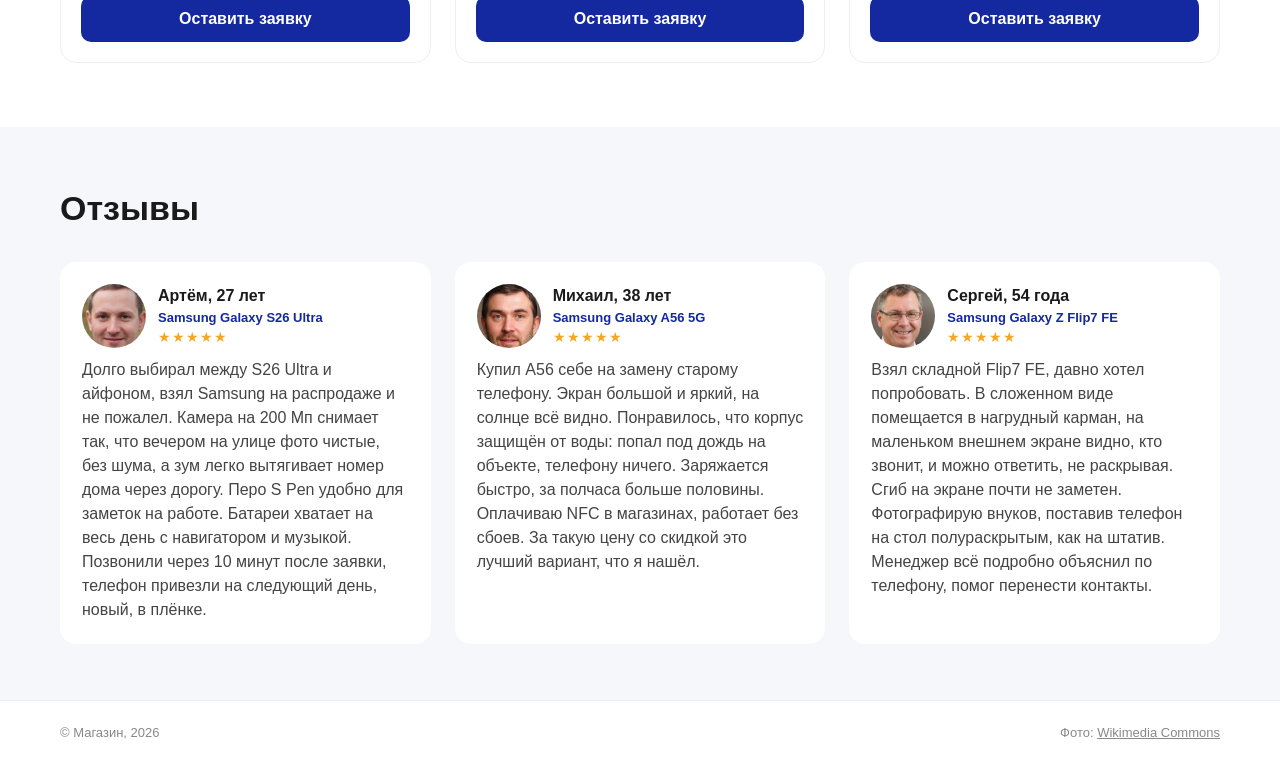
==== commit 63c042cb: "Отзывы: другие фото у первых двух отзывов" ====
--- a/index.html
+++ b/index.html
@@ -73,8 +73,8 @@
   <div class="wrap">
     <h2 class="section-title">Отзывы</h2>
     <div class="rev">
-      <div class="rev__item"><div class="rev__head"><img class="rev__ava" src="img/rev1.jpg" alt="Артём"><div><div class="rev__name">Артём, 27 лет</div><div class="rev__model">Samsung Galaxy S26 Ultra</div><div class="rev__stars">★★★★★</div></div></div><p class="rev__text">Долго выбирал между S26 Ultra и айфоном, взял Samsung на распродаже и не пожалел. Камера на 200 Мп снимает так, что вечером на улице фото чистые, без шума, а зум легко вытягивает номер дома через дорогу. Перо S Pen удобно для заметок на работе. Батареи хватает на весь день с навигатором и музыкой. Позвонили через 10 минут после заявки, телефон привезли на следующий день, новый, в плёнке.</p></div>
-      <div class="rev__item"><div class="rev__head"><img class="rev__ava" src="img/rev2.jpg" alt="Михаил"><div><div class="rev__name">Михаил, 38 лет</div><div class="rev__model">Samsung Galaxy A56 5G</div><div class="rev__stars">★★★★★</div></div></div><p class="rev__text">Купил A56 себе на замену старому телефону. Экран большой и яркий, на солнце всё видно. Понравилось, что корпус защищён от воды: попал под дождь на объекте, телефону ничего. Заряжается быстро, за полчаса больше половины. Оплачиваю NFC в магазинах, работает без сбоев. За такую цену со скидкой это лучший вариант, что я нашёл.</p></div>
+      <div class="rev__item"><div class="rev__head"><img class="rev__ava" src="img/rev1b.jpg" alt="Артём"><div><div class="rev__name">Артём, 27 лет</div><div class="rev__model">Samsung Galaxy S26 Ultra</div><div class="rev__stars">★★★★★</div></div></div><p class="rev__text">Долго выбирал между S26 Ultra и айфоном, взял Samsung на распродаже и не пожалел. Камера на 200 Мп снимает так, что вечером на улице фото чистые, без шума, а зум легко вытягивает номер дома через дорогу. Перо S Pen удобно для заметок на работе. Батареи хватает на весь день с навигатором и музыкой. Позвонили через 10 минут после заявки, телефон привезли на следующий день, новый, в плёнке.</p></div>
+      <div class="rev__item"><div class="rev__head"><img class="rev__ava" src="img/rev2b.jpg" alt="Михаил"><div><div class="rev__name">Михаил, 38 лет</div><div class="rev__model">Samsung Galaxy A56 5G</div><div class="rev__stars">★★★★★</div></div></div><p class="rev__text">Купил A56 себе на замену старому телефону. Экран большой и яркий, на солнце всё видно. Понравилось, что корпус защищён от воды: попал под дождь на объекте, телефону ничего. Заряжается быстро, за полчаса больше половины. Оплачиваю NFC в магазинах, работает без сбоев. За такую цену со скидкой это лучший вариант, что я нашёл.</p></div>
       <div class="rev__item"><div class="rev__head"><img class="rev__ava" src="img/rev3.jpg" alt="Сергей"><div><div class="rev__name">Сергей, 54 года</div><div class="rev__model">Samsung Galaxy Z Flip7 FE</div><div class="rev__stars">★★★★★</div></div></div><p class="rev__text">Взял складной Flip7 FE, давно хотел попробовать. В сложенном виде помещается в нагрудный карман, на маленьком внешнем экране видно, кто звонит, и можно ответить, не раскрывая. Сгиб на экране почти не заметен. Фотографирую внуков, поставив телефон на стол полураскрытым, как на штатив. Менеджер всё подробно объяснил по телефону, помог перенести контакты.</p></div>
     </div>
   </div>
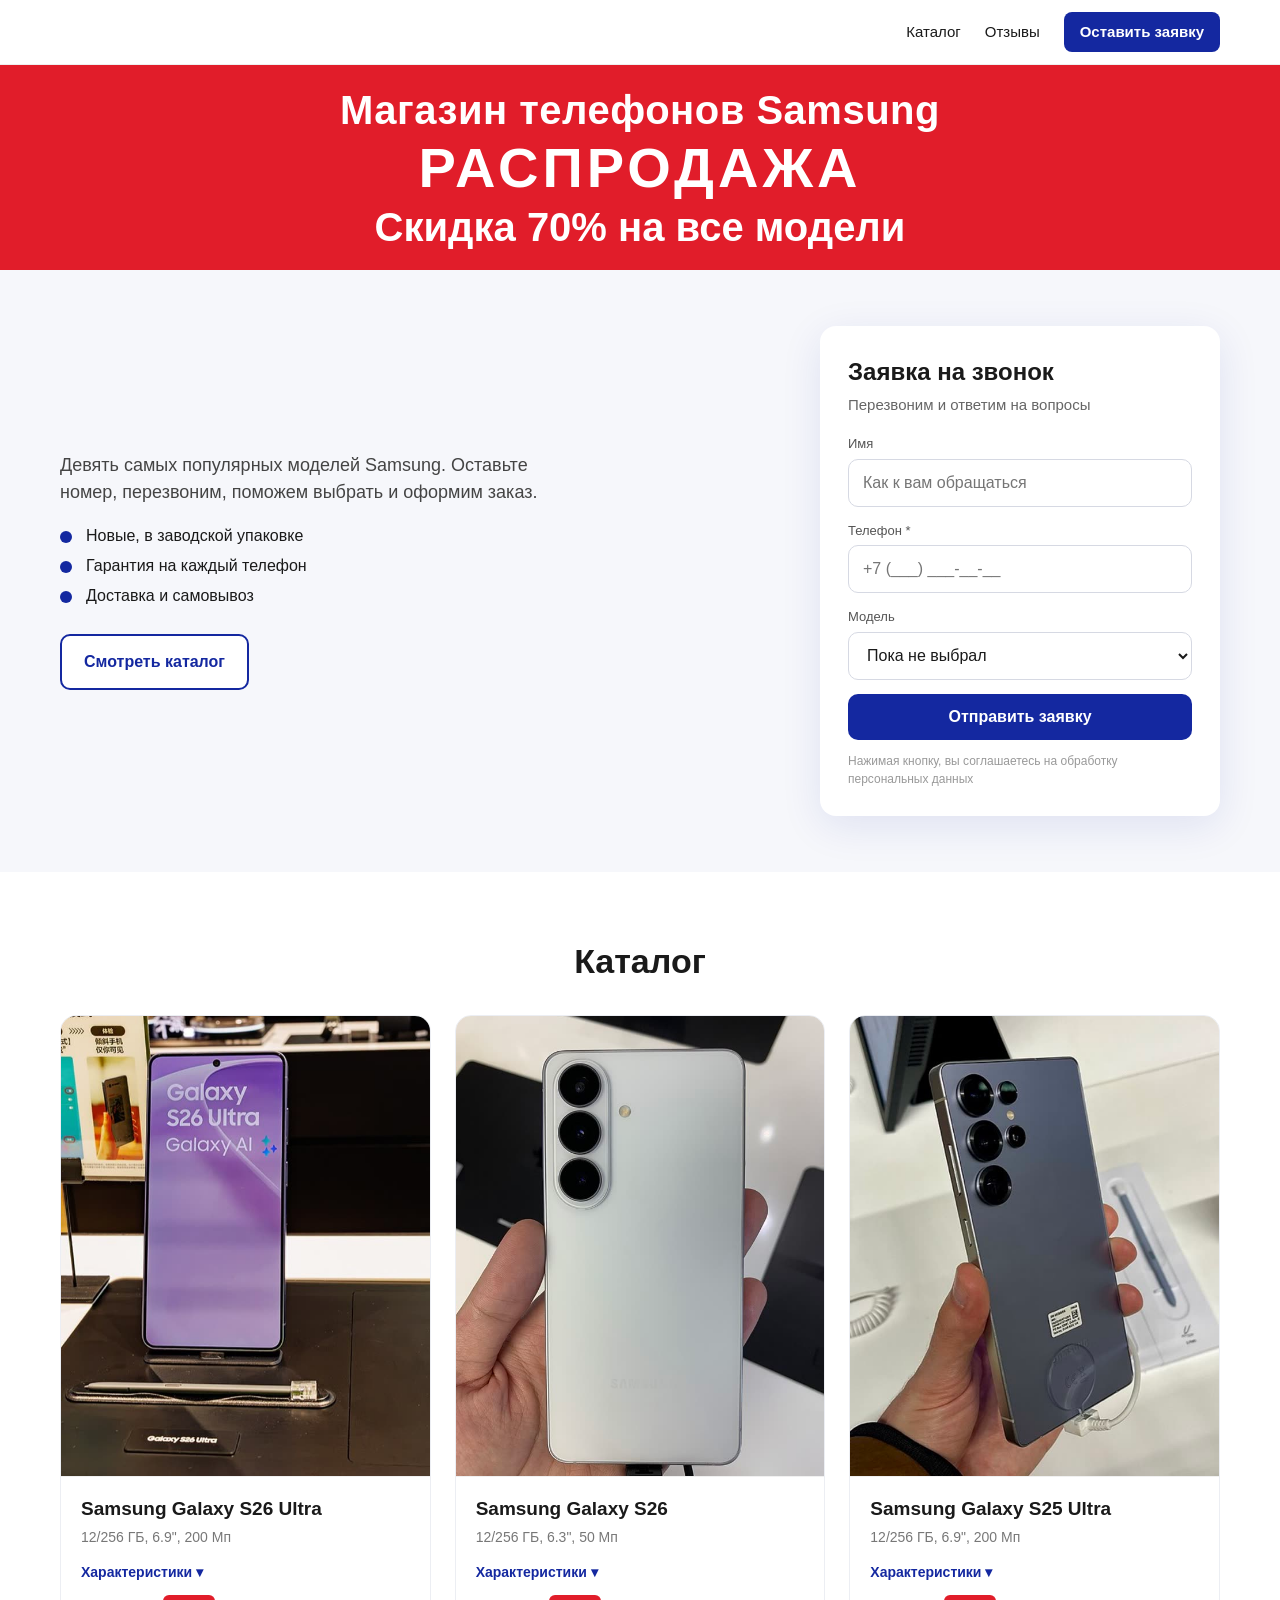
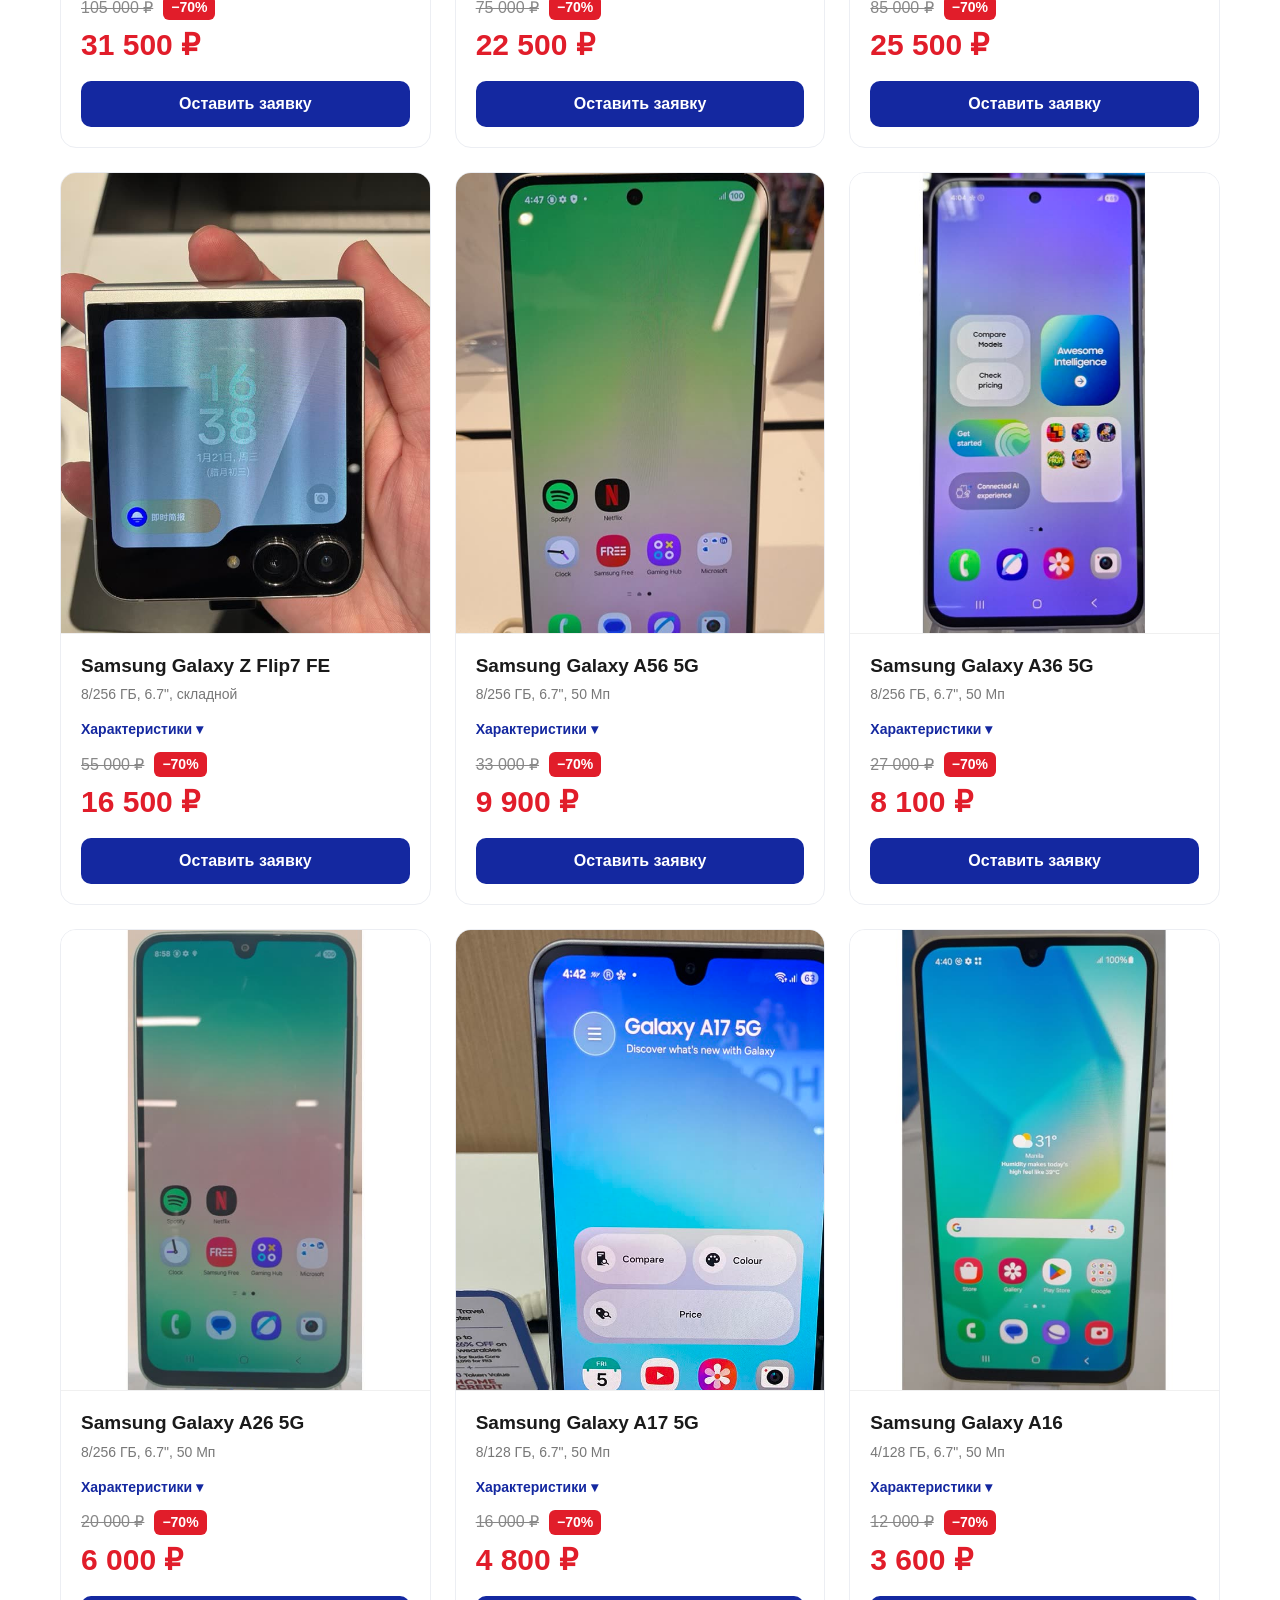
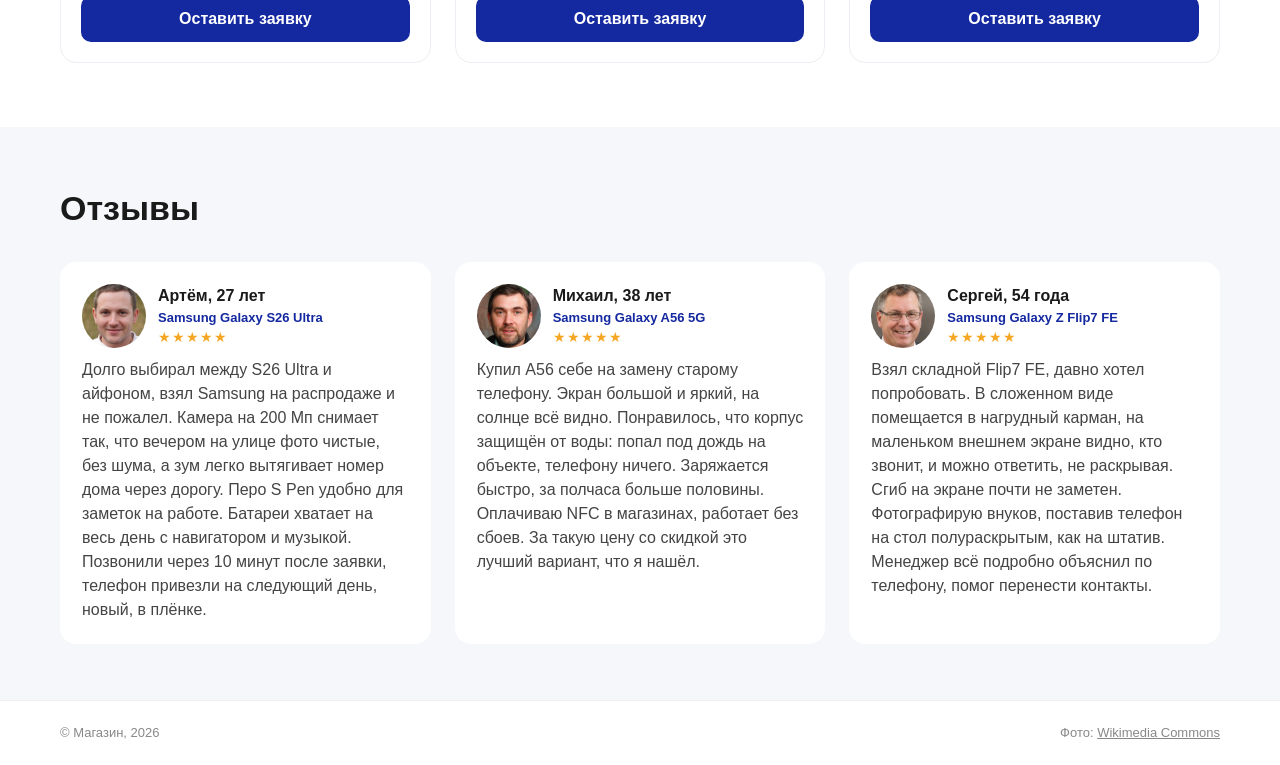
==== commit 35f7ee2c: "Отзывы 1-2: фото отдалены (rev1c, rev2c)" ====
--- a/index.html
+++ b/index.html
@@ -73,8 +73,8 @@
   <div class="wrap">
     <h2 class="section-title">Отзывы</h2>
     <div class="rev">
-      <div class="rev__item"><div class="rev__head"><img class="rev__ava" src="img/rev1b.jpg" alt="Артём"><div><div class="rev__name">Артём, 27 лет</div><div class="rev__model">Samsung Galaxy S26 Ultra</div><div class="rev__stars">★★★★★</div></div></div><p class="rev__text">Долго выбирал между S26 Ultra и айфоном, взял Samsung на распродаже и не пожалел. Камера на 200 Мп снимает так, что вечером на улице фото чистые, без шума, а зум легко вытягивает номер дома через дорогу. Перо S Pen удобно для заметок на работе. Батареи хватает на весь день с навигатором и музыкой. Позвонили через 10 минут после заявки, телефон привезли на следующий день, новый, в плёнке.</p></div>
-      <div class="rev__item"><div class="rev__head"><img class="rev__ava" src="img/rev2b.jpg" alt="Михаил"><div><div class="rev__name">Михаил, 38 лет</div><div class="rev__model">Samsung Galaxy A56 5G</div><div class="rev__stars">★★★★★</div></div></div><p class="rev__text">Купил A56 себе на замену старому телефону. Экран большой и яркий, на солнце всё видно. Понравилось, что корпус защищён от воды: попал под дождь на объекте, телефону ничего. Заряжается быстро, за полчаса больше половины. Оплачиваю NFC в магазинах, работает без сбоев. За такую цену со скидкой это лучший вариант, что я нашёл.</p></div>
+      <div class="rev__item"><div class="rev__head"><img class="rev__ava" src="img/rev1c.jpg" alt="Артём"><div><div class="rev__name">Артём, 27 лет</div><div class="rev__model">Samsung Galaxy S26 Ultra</div><div class="rev__stars">★★★★★</div></div></div><p class="rev__text">Долго выбирал между S26 Ultra и айфоном, взял Samsung на распродаже и не пожалел. Камера на 200 Мп снимает так, что вечером на улице фото чистые, без шума, а зум легко вытягивает номер дома через дорогу. Перо S Pen удобно для заметок на работе. Батареи хватает на весь день с навигатором и музыкой. Позвонили через 10 минут после заявки, телефон привезли на следующий день, новый, в плёнке.</p></div>
+      <div class="rev__item"><div class="rev__head"><img class="rev__ava" src="img/rev2c.jpg" alt="Михаил"><div><div class="rev__name">Михаил, 38 лет</div><div class="rev__model">Samsung Galaxy A56 5G</div><div class="rev__stars">★★★★★</div></div></div><p class="rev__text">Купил A56 себе на замену старому телефону. Экран большой и яркий, на солнце всё видно. Понравилось, что корпус защищён от воды: попал под дождь на объекте, телефону ничего. Заряжается быстро, за полчаса больше половины. Оплачиваю NFC в магазинах, работает без сбоев. За такую цену со скидкой это лучший вариант, что я нашёл.</p></div>
       <div class="rev__item"><div class="rev__head"><img class="rev__ava" src="img/rev3.jpg" alt="Сергей"><div><div class="rev__name">Сергей, 54 года</div><div class="rev__model">Samsung Galaxy Z Flip7 FE</div><div class="rev__stars">★★★★★</div></div></div><p class="rev__text">Взял складной Flip7 FE, давно хотел попробовать. В сложенном виде помещается в нагрудный карман, на маленьком внешнем экране видно, кто звонит, и можно ответить, не раскрывая. Сгиб на экране почти не заметен. Фотографирую внуков, поставив телефон на стол полураскрытым, как на штатив. Менеджер всё подробно объяснил по телефону, помог перенести контакты.</p></div>
     </div>
   </div>
